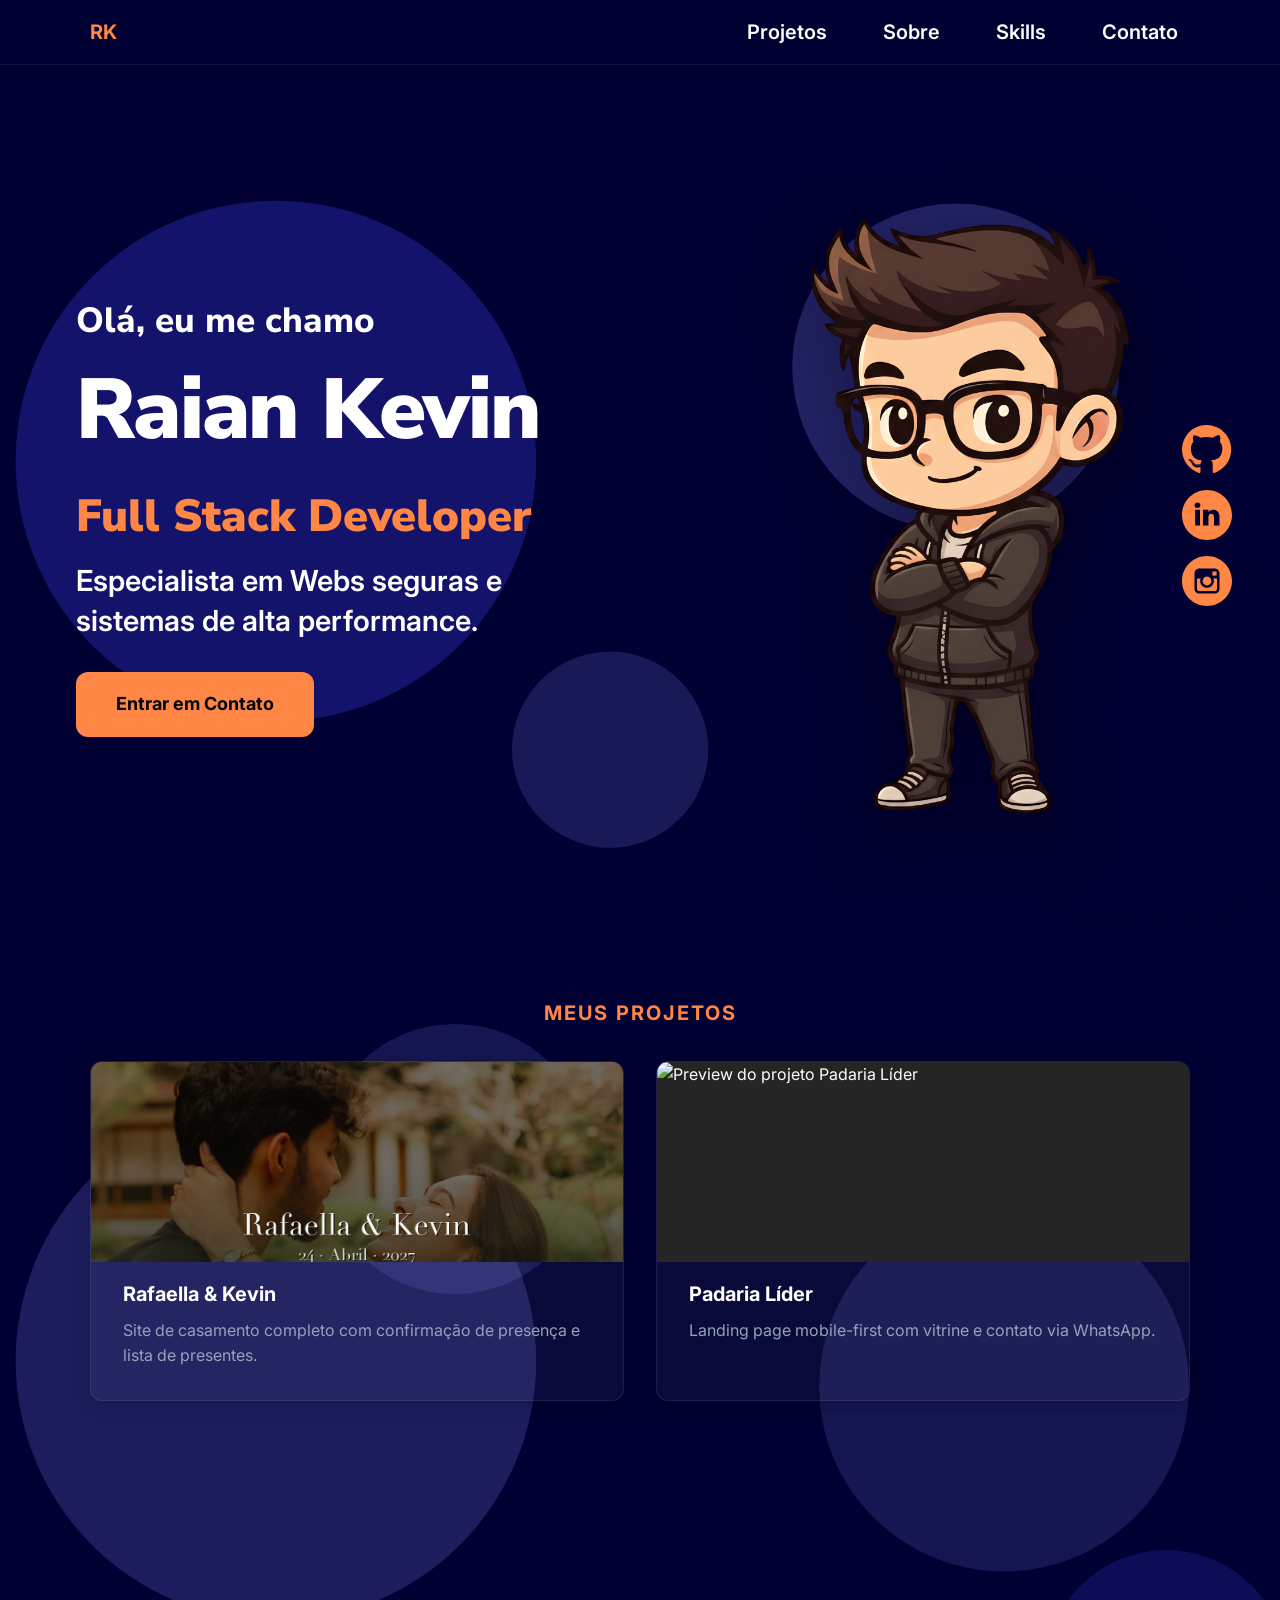
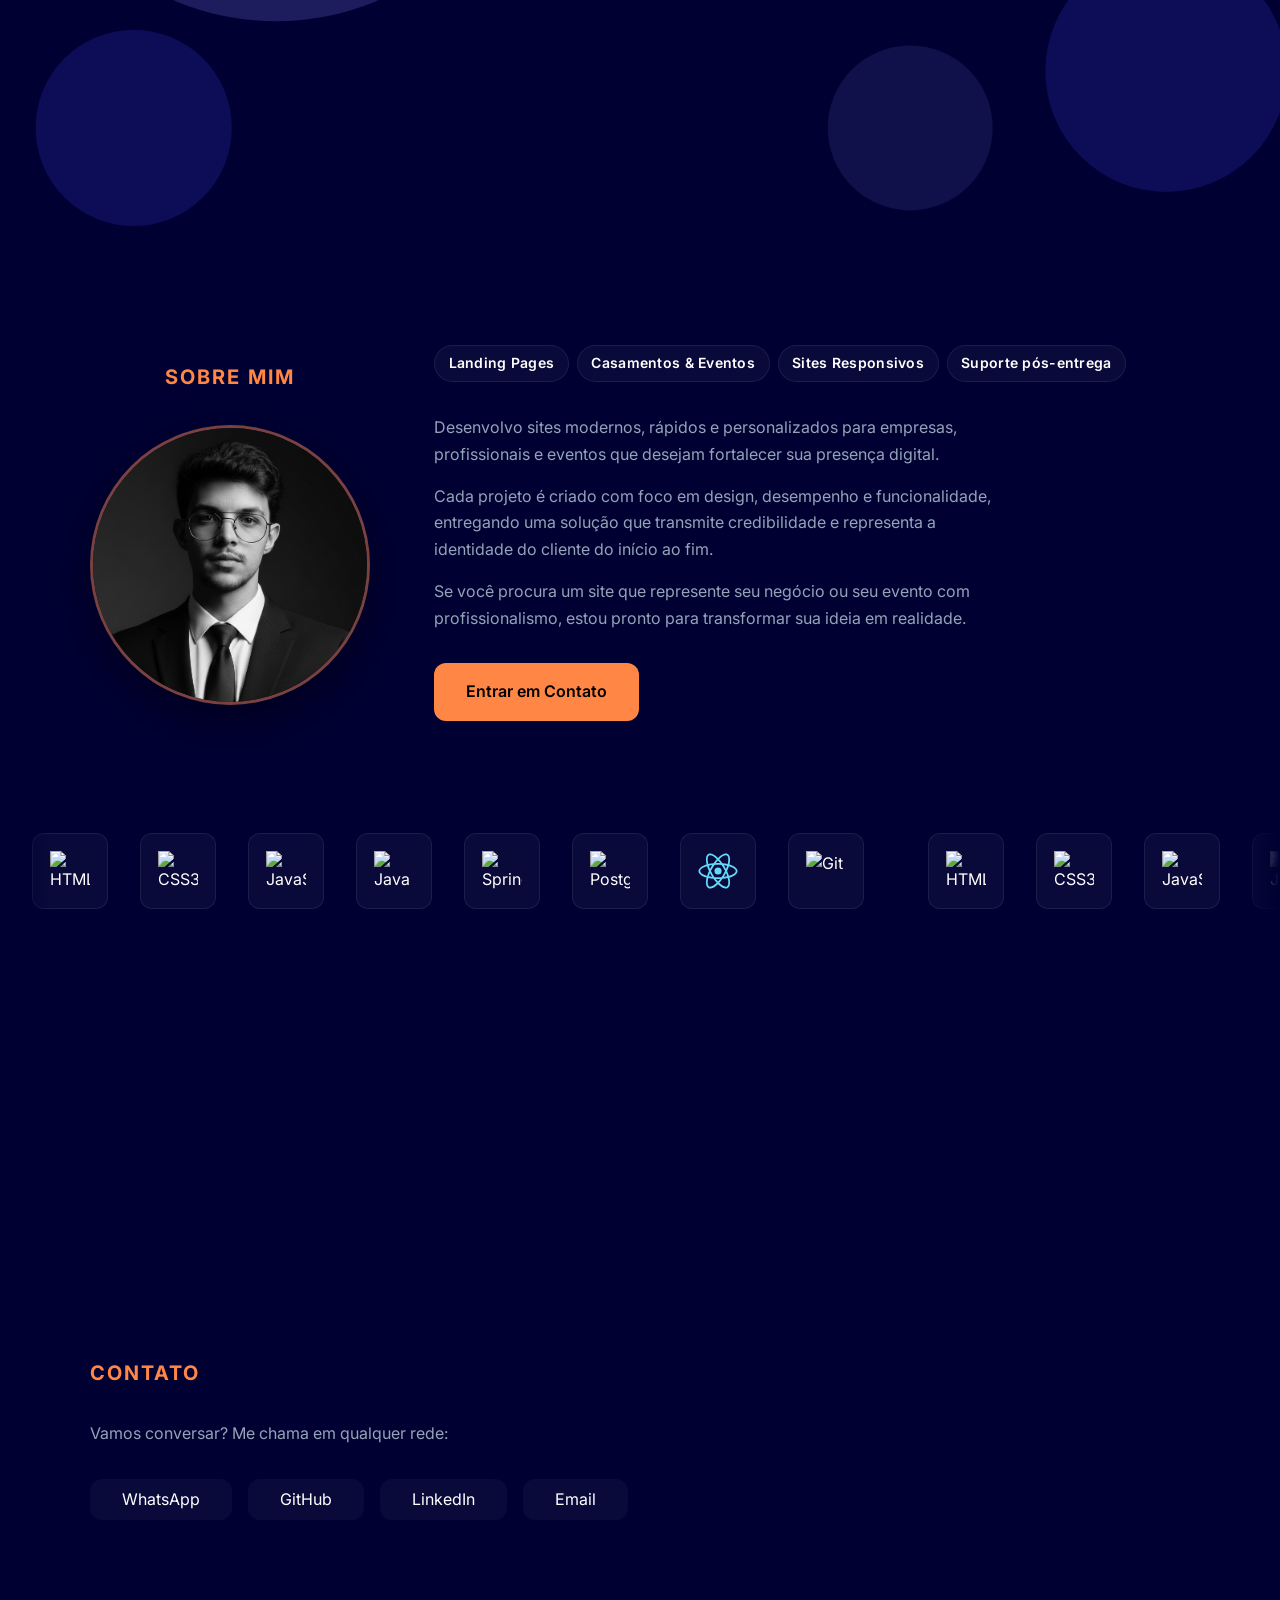
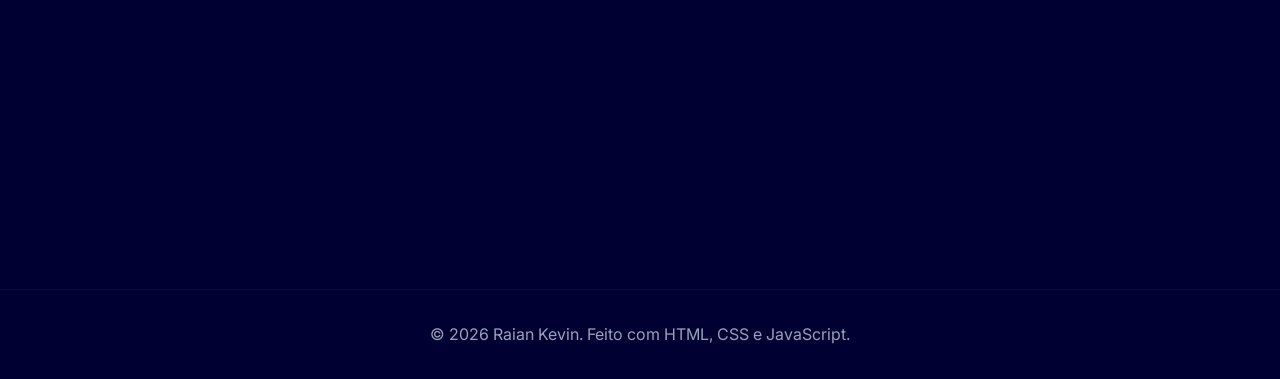
==== index.html @ b67609f9 "fix: corrige carrossel de Skills com logos e layout full width Remove título e subtítulo, corrige co" ====
<!DOCTYPE html>
<html lang="pt-BR">

<head>
  <meta charset="UTF-8">
  <!-- viewport = essencial para o site funcionar bem no celular -->
  <meta name="viewport" content="width=device-width, initial-scale=1.0">
  <meta name="description" content="Portfólio de Raian Kevin — Full Stack Developer">
  <title>Raian Kevin | Full Stack Developer</title>

  <!-- Google Fonts: Inter (textos) + Nunito Sans (nome do Hero, igual ao ryandev) -->
  <link rel="preconnect" href="https://fonts.googleapis.com">
  <link rel="preconnect" href="https://fonts.gstatic.com" crossorigin>
  <link
    href="https://fonts.googleapis.com/css2?family=Inter:wght@400;600;700&family=Nunito+Sans:wght@400;600;700;800;900&display=swap"
    rel="stylesheet">

  <!-- Nossos arquivos CSS (sempre na pasta css/) -->
  <link rel="stylesheet" href="css/style.css">
</head>

<body>

  <!--
    ============================================
    HEADER + NAVEGAÇÃO
    ============================================
    O menu mobile (hambúrguer) será feito na Etapa 2 com JavaScript.
    Por enquanto, só o HTML estático.
  -->
  <header class="header" id="topo">
    <nav class="nav container">
      <a href="#topo" class="nav-logo">RK</a>

      <!-- Botão hambúrguer — invisível no desktop, visível no celular (CSS depois) -->
      <button class="nav-toggle" id="menu-toggle" aria-label="Abrir menu">
        <span></span>
        <span></span>
        <span></span>
      </button>

      <ul class="nav-lista" id="nav-lista">
        <li><a href="#projetos" class="nav-link">Projetos</a></li>
        <li><a href="#sobre" class="nav-link">Sobre</a></li>
        <li><a href="#skills" class="nav-link">Skills</a></li>
        <li><a href="#contato" class="nav-link">Contato</a></li>
      </ul>
    </nav>
  </header>

  <main>

    <!--
      ============================================
      HERO — primeira impressão
      ============================================
      Etapa 1: estilizamos e adicionamos o primeiro JS (botão contato).
    -->
    <section id="hero" class="hero">
      <div class="hero-fundo" aria-hidden="true">
        <!-- Referência: img/fundo/hero-bolhas.svg -->
        <svg class="hero-blob hero-bolhas" viewBox="0 0 900 600" xmlns="http://www.w3.org/2000/svg"
          preserveAspectRatio="xMaxYMid meet">
          <circle class="bolha bolha--1" cx="672" cy="196" r="115" fill="var(--cor-hero-blob-claro)" />
          <circle class="bolha bolha--2" cx="806" cy="455" r="135" fill="var(--cor-fundo)" />
          <circle class="bolha bolha--3" cx="429" cy="465" r="69" fill="var(--cor-hero-blob-claro)" />
          <circle class="bolha bolha--4" cx="194" cy="262" r="183" fill="var(--cor-fundo-hero)" />
        </svg>
      </div>

      <div class="container hero-conteudo">

        <div class="hero-texto">
          <p class="hero-saudacao">Olá, eu me chamo</p>
          <h1 class="hero-nome">Raian Kevin</h1>
          <p class="hero-cargo">Full Stack Developer</p>
          <p class="hero-descricao">
            Especialista em Webs seguras e sistemas de alta performance.
          </p>
          <a href="#contato" class="btn">Entrar em Contato </a>
        </div>

        <!--
      ============================================
      Svgs Garoto and Icones
      ===========================================
    -->
        <div class="hero-visual">
          <img src="img/perfil/Boy_1-Cd35LwGF.png" alt="Ilustração de Raian Kevin" class="hero-garoto">

          <div class="icones">

            <!-- target="_blank" abre em nova aba | rel="noopener" é segurança | aria-label ajuda leitores de tela -->
            <a href="https://github.com/euKevytosDev" target="_blank" rel="noopener" aria-label="GitHub">
              <svg class="svg-git" viewBox="0 -0.5 25 25" xmlns="http://www.w3.org/2000/svg">
                <path
                  d="m12.301 0h.093c2.242 0 4.34.613 6.137 1.68l-.055-.031c1.871 1.094 3.386 2.609 4.449 4.422l.031.058c1.04 1.769 1.654 3.896 1.654 6.166 0 5.406-3.483 10-8.327 11.658l-.087.026c-.063.02-.135.031-.209.031-.162 0-.312-.054-.433-.144l.002.001c-.128-.115-.208-.281-.208-.466 0-.005 0-.01 0-.014v.001q0-.048.008-1.226t.008-2.154c.007-.075.011-.161.011-.249 0-.792-.323-1.508-.844-2.025.618-.061 1.176-.163 1.718-.305l-.076.017c.573-.16 1.073-.373 1.537-.642l-.031.017c.508-.28.938-.636 1.292-1.058l.006-.007c.372-.476.663-1.036.84-1.645l.009-.035c.209-.683.329-1.468.329-2.281 0-.045 0-.091-.001-.136v.007c0-.022.001-.047.001-.072 0-1.248-.482-2.383-1.269-3.23l.003.003c.168-.44.265-.948.265-1.479 0-.649-.145-1.263-.404-1.814l.011.026c-.115-.022-.246-.035-.381-.035-.334 0-.649.078-.929.216l.012-.005c-.568.21-1.054.448-1.512.726l.038-.022-.609.384c-.922-.264-1.981-.416-3.075-.416s-2.153.152-3.157.436l.081-.02q-.256-.176-.681-.433c-.373-.214-.814-.421-1.272-.595l-.066-.022c-.293-.154-.64-.244-1.009-.244-.124 0-.246.01-.364.03l.013-.002c-.248.524-.393 1.139-.393 1.788 0 .531.097 1.04.275 1.509l-.01-.029c-.785.844-1.266 1.979-1.266 3.227 0 .025 0 .051.001.076v-.004c-.001.039-.001.084-.001.13 0 .809.12 1.591.344 2.327l-.015-.057c.189.643.476 1.202.85 1.693l-.009-.013c.354.435.782.793 1.267 1.062l.022.011c.432.252.933.465 1.46.614l.046.011c.466.125 1.024.227 1.595.284l.046.004c-.431.428-.718 1-.784 1.638l-.001.012c-.207.101-.448.183-.699.236l-.021.004c-.256.051-.549.08-.85.08-.022 0-.044 0-.066 0h.003c-.394-.008-.756-.136-1.055-.348l.006.004c-.371-.259-.671-.595-.881-.986l-.007-.015c-.198-.336-.459-.614-.768-.827l-.009-.006c-.225-.169-.49-.301-.776-.38l-.016-.004-.32-.048c-.023-.002-.05-.003-.077-.003-.14 0-.273.028-.394.077l.007-.003q-.128.072-.08.184c.039.086.087.16.145.225l-.001-.001c.061.072.13.135.205.19l.003.002.112.08c.283.148.516.354.693.603l.004.006c.191.237.359.505.494.792l.01.024.16.368c.135.402.38.738.7.981l.005.004c.3.234.662.402 1.057.478l.016.002c.33.064.714.104 1.106.112h.007c.045.002.097.002.15.002.261 0 .517-.021.767-.062l-.027.004.368-.064q0 .609.008 1.418t.008.873v.014c0 .185-.08.351-.208.466h-.001c-.119.089-.268.143-.431.143-.075 0-.147-.011-.214-.032l.005.001c-4.929-1.689-8.409-6.283-8.409-11.69 0-2.268.612-4.393 1.681-6.219l-.032.058c1.094-1.871 2.609-3.386 4.422-4.449l.058-.031c1.739-1.034 3.835-1.645 6.073-1.645h.098-.005zm-7.64 17.666q.048-.112-.112-.192-.16-.048-.208.032-.048.112.112.192.144.096.208-.032zm.497.545q.112-.08-.032-.256-.16-.144-.256-.048-.112.08.032.256.159.157.256.047zm.48.72q.144-.112 0-.304-.128-.208-.272-.096-.144.08 0 .288t.272.112zm.672.673q.128-.128-.064-.304-.192-.192-.32-.048-.144.128.064.304.192.192.32.044zm.913.4q.048-.176-.208-.256-.24-.064-.304.112t.208.24q.24.097.304-.096zm1.009.08q0-.208-.272-.176-.256 0-.256.176 0 .208.272.176.256.001.256-.175zm.929-.16q-.032-.176-.288-.144-.256.048-.224.24t.288.128.225-.224z" />
              </svg>
            </a>

            <a href="https://www.linkedin.com/in/raian-kevin-887487342/" target="_blank" rel="noopener"
              aria-label="LinkedIn">
              <svg class="svg-linkedin" version="1.1" xmlns="http://www.w3.org/2000/svg" viewBox="-143 145 512 512">
                <path d="M113,145c-141.4,0-256,114.6-256,256s114.6,256,256,256s256-114.6,256-256S254.4,145,113,145z M41.4,508.1H-8.5V348.4h49.9
	V508.1z M15.1,328.4h-0.4c-18.1,0-29.8-12.2-29.8-27.7c0-15.8,12.1-27.7,30.5-27.7c18.4,0,29.7,11.9,30.1,27.7
	C45.6,316.1,33.9,328.4,15.1,328.4z M241,508.1h-56.6v-82.6c0-21.6-8.8-36.4-28.3-36.4c-14.9,0-23.2,10-27,19.6
	c-1.4,3.4-1.2,8.2-1.2,13.1v86.3H71.8c0,0,0.7-146.4,0-159.7h56.1v25.1c3.3-11,21.2-26.6,49.8-26.6c35.5,0,63.3,23,63.3,72.4V508.1z
	" />
              </svg>
            </a>

            <a href="https://www.instagram.com/raiankevin10/" target="_blank" rel="noopener" aria-label="Instagram">
              <svg class="svg-instagram" version="1.1" xmlns="http://www.w3.org/2000/svg" viewBox="-143 145 512 512">
                <g>
                  <path d="M113,446c24.8,0,45.1-20.2,45.1-45.1c0-9.8-3.2-18.9-8.5-26.3c-8.2-11.3-21.5-18.8-36.5-18.8s-28.3,7.4-36.5,18.8
		c-5.3,7.4-8.5,16.5-8.5,26.3C68,425.8,88.2,446,113,446z" />
                  <polygon points="211.4,345.9 211.4,308.1 211.4,302.5 205.8,302.5 168,302.6 168.2,346 	" />
                  <path d="M183,401c0,38.6-31.4,70-70,70c-38.6,0-70-31.4-70-70c0-9.3,1.9-18.2,5.2-26.3H10v104.8C10,493,21,504,34.5,504h157
		c13.5,0,24.5-11,24.5-24.5V374.7h-38.2C181.2,382.8,183,391.7,183,401z" />
                  <path d="M113,145c-141.4,0-256,114.6-256,256s114.6,256,256,256s256-114.6,256-256S254.4,145,113,145z M241,374.7v104.8
		c0,27.3-22.2,49.5-49.5,49.5h-157C7.2,529-15,506.8-15,479.5V374.7v-52.3c0-27.3,22.2-49.5,49.5-49.5h157
	c27.3,0,49.5,22.2,49.5,49.5V374.7z" />
                </g>
              </svg>
            </a>

          </div>


        </div>
      </div>
    </section>

    <!--
      ============================================
      PROJETOS
      ============================================
      Etapa 3: os cards serão gerados com JavaScript (forEach + array).
    -->
    <section id="projetos" class="projetos">
      <div class="projetos-decoracao" aria-hidden="true">
        <!-- Referência: img/fundo/projetos-bolhas.svg -->
        <svg class="projetos-bolhas projetos-bolhas--esquerda" viewBox="0 0 900 600" xmlns="http://www.w3.org/2000/svg"
          preserveAspectRatio="xMinYMid meet">
          <circle class="bolha bolha--p1" cx="194" cy="262" r="183" fill="var(--cor-hero-blob-claro)" />
          <circle class="bolha bolha--p2" cx="94" cy="520" r="69" fill="var(--cor-fundo-hero)" />
          <circle class="bolha bolha--p3" cx="320" cy="120" r="95" fill="var(--cor-hero-blob-claro)" />
        </svg>
        <!-- Referência: img/fundo/projetos-bolhas-direita.svg -->
        <svg class="projetos-bolhas projetos-bolhas--direita" viewBox="0 0 900 600" xmlns="http://www.w3.org/2000/svg"
          preserveAspectRatio="xMaxYMid meet">
          <circle class="bolha bolha--p4" cx="706" cy="280" r="130" fill="var(--cor-hero-blob-claro)" />
          <circle class="bolha bolha--p5" cx="820" cy="480" r="85" fill="var(--cor-fundo-hero)" />
          <circle class="bolha bolha--p6" cx="640" cy="520" r="58" fill="var(--cor-hero-blob-claro)" />
        </svg>
      </div>

      <div class="container projetos-conteudo">
        <header class="projetos-cabecalho">
          <h2 class="titulo-secao">Meus Projetos</h2>
          <!--  <p class="projetos-subtitulo">Alguns trabalhos que já construí na web.</p> vou deixar essa parte de fora por enquanto -->
        </header>
        <div class="projetos-grid" id="projetos-grid">
          <!-- Cards gerados pelo JavaScript -->
        </div>
      </div>
    </section>

    <!--
      ============================================
      SOBRE MIM
      ============================================
    -->
    <section id="sobre" class="sobre">
      <div class="container">
        <div class="sobre-grid">
          <div class="sobre-foto-coluna">
            <h2 class="titulo-secao sobre-titulo">Sobre mim</h2>
            <div class="sobre-foto-wrapper">
              <img src="img/perfil/fotokevin.jpg" alt="Raian Kevin" class="sobre-foto" width="320" height="320"
                loading="lazy">
            </div>
          </div>

          <div class="sobre-conteudo">
            <ul class="sobre-chips" aria-label="Destaques">
              <li class="sobre-chip">Landing Pages</li>
              <li class="sobre-chip">Casamentos & Eventos</li>
              <li class="sobre-chip">Sites Responsivos</li>
              <li class="sobre-chip">Suporte pós-entrega</li>
            </ul>

            <p>
              Desenvolvo sites modernos, rápidos e personalizados para empresas, profissionais e eventos que desejam
              fortalecer sua presença digital.</p>
            <p>Cada projeto é criado com foco em design, desempenho e funcionalidade, entregando uma solução que
              transmite credibilidade e representa a identidade do cliente do início ao fim.</p>
            <p>Se você procura um site que represente seu negócio ou seu evento com profissionalismo, estou pronto para
              transformar sua ideia em realidade.</p>

            <a href="#contato" class="btn sobre-btn">Entrar em Contato</a>
          </div>
        </div>
      </div>
    </section>

    <!--
      ============================================
      SKILLS / TECNOLOGIAS
      ============================================
    -->
    <section id="skills" class="skills">
      <div class="skills-carrossel" aria-label="Tecnologias que utilizo">
        <div class="skills-carrossel-faixa" id="skills-faixa"></div>
      </div>
    </section>

    <!--
      ============================================
      CONTATO
      ============================================
      Etapa 5: validação e interações com JavaScript.
    -->
    <section id="contato">
      <div class="container">
        <h2 class="titulo-secao">Contato</h2>
        <p class="contato-texto">Vamos conversar? Me chama em qualquer rede:</p>
        <div class="contato-links">
          <a href="https://wa.me/5531991141208?text=Ol%C3%A1%20Raian%2C%20vi%20seu%20portf%C3%B3lio!"
            class="contato-link" target="_blank" rel="noopener">WhatsApp</a>
          <a href="https://github.com/euKevytosDev" class="contato-link" target="_blank" rel="noopener">GitHub</a>
          <a href="https://www.linkedin.com/in/raian-kevin-887487342/" class="contato-link" target="_blank"
            rel="noopener">LinkedIn</a>
          <a href="mailto:raiankevin18@gmail.com" class="contato-link">Email</a>
        </div>
      </div>
    </section>

  </main>

  <footer class="footer">
    <div class="container">
      <p>&copy; 2026 Raian Kevin. Feito com HTML, CSS e JavaScript.</p>
    </div>
  </footer>

  <!--
    JavaScript fica SEMPRE no final do body.
    Por quê? O HTML precisa carregar antes do JS "enxergar" os elementos.
    Na Etapa 1, vamos escrever nosso primeiro código aqui!
  -->
  <script src="js/script.js"></script>

</body>

</html>
---- css/style.css ----
/*
  ============================================
  ESTILOS PRINCIPAIS — layout e aparência
  ============================================

  Este arquivo importa as variáveis e aplica os estilos.
  Na Etapa 0, deixamos só o básico. Cada etapa seguinte
  adiciona mais estilo (Hero, cards, menu mobile, etc.).
*/

/* Importa as variáveis de cores, fontes e espaçamentos */
@import url("variaveis.css");

/* Reset simples: remove margens/paddings padrão do navegador */
*,
*::before,
*::after {
  box-sizing: border-box;
  margin: 0;
  padding: 0;
}

html {
  scroll-behavior: smooth;
  scrollbar-width: none; /* Firefox — esconde barra, scroll continua */
  -ms-overflow-style: none; /* IE / Edge antigo */
}

html::-webkit-scrollbar {
  display: none; /* Chrome, Safari, Opera */
}

body {
  font-family: var(--fonte-principal);
  font-size: var(--tamanho-texto);
  color: var(--cor-texto);
  background-color: var(--cor-fundo);
  line-height: 1.6;
  scrollbar-width: none;
  -ms-overflow-style: none;
}

body::-webkit-scrollbar {
  display: none;
}

/* --- Animações de entrada (ao abrir a página) --- */
@keyframes entrar-suave {
  from {
    opacity: 0;
    transform: translateY(22px);
  }

  to {
    opacity: 1;
    transform: translateY(0);
  }
}

@keyframes entrar-da-esquerda {
  from {
    opacity: 0;
    transform: translateX(-28px);
  }

  to {
    opacity: 1;
    transform: translateX(0);
  }
}

@keyframes entrar-da-direita {
  from {
    opacity: 0;
    transform: translateX(36px);
  }

  to {
    opacity: 1;
    transform: translateX(0);
  }
}

@keyframes blob-deslizar {
  from {
    opacity: 0;
    transform: translateX(48px);
  }

  to {
    opacity: 1;
    transform: translateX(0);
  }
}

@keyframes header-aparecer {
  from {
    opacity: 0;
    transform: translateY(-12px);
  }

  to {
    opacity: 1;
    transform: translateY(0);
  }
}

@keyframes bolha-flutuar-a {
  0%, 100% {
    transform: translate(0, 0);
  }

  50% {
    transform: translate(-10px, -14px);
  }
}

@keyframes bolha-flutuar-b {
  0%, 100% {
    transform: translate(0, 0);
  }

  50% {
    transform: translate(8px, -12px);
  }
}

@keyframes bolha-flutuar-c {
  0%, 100% {
    transform: translate(0, 0) scale(1);
  }

  50% {
    transform: translate(-6px, 10px) scale(1.04);
  }
}

@keyframes skills-deslizar {
  from {
    transform: translateX(0);
  }

  to {
    transform: translateX(-50%);
  }
}

@media (prefers-reduced-motion: reduce) {
  .header,
  .hero-blob,
  .hero-texto > *,
  .hero-visual,
  .icones a {
    animation: none !important;
    opacity: 1 !important;
    transform: none !important;
  }

  .hero-visual {
    transform: none !important;
  }

  .hero-garoto {
    transform: translateX(var(--hero-garoto-deslocamento-x)) !important;
  }

  .hero-texto {
    transform: translateX(var(--hero-texto-deslocamento-x)) !important;
  }

  .bolha {
    animation: none !important;
    opacity: 1 !important;
    transform: none !important;
  }

  .skills-carrossel-faixa {
    animation: none !important;
    flex-wrap: wrap;
    justify-content: center;
    width: 100%;
  }

  .skills-carrossel {
    -webkit-mask-image: none;
    mask-image: none;
  }

  .skills-lista--copia {
    display: none;
  }
}

.hero {
  background-color: var(--cor-fundo);
  text-align: left;
  position: relative;
  overflow: hidden;
  isolation: isolate;
}

.hero-fundo {
  position: absolute;
  inset: 0;
  z-index: 0;
  pointer-events: none;
}

.hero-blob {
  position: absolute;
  top: var(--hero-blob-pos-top);
  right: var(--hero-blob-pos-direita);
  height: var(--hero-blob-altura);
  width: auto;
  max-width: var(--hero-blob-largura-max);
  display: block;
  animation: blob-deslizar 1s var(--animacao-entrada) 0.1s both;
}

/* Bolhas SVG — animação lenta e contínua (só CSS, grátis) */
.bolha {
  transform-box: fill-box;
  transform-origin: center;
}

.hero-bolhas .bolha--1 {
  opacity: var(--bolha-hero-forte);
  animation: bolha-flutuar-a 9s ease-in-out infinite;
}

.hero-bolhas .bolha--2 {
  opacity: var(--bolha-hero-suave);
  animation: bolha-flutuar-b 11s ease-in-out infinite 0.4s;
}

.hero-bolhas .bolha--3 {
  opacity: var(--bolha-hero-media);
  animation: bolha-flutuar-c 7.5s ease-in-out infinite 0.8s;
}

.hero-bolhas .bolha--4 {
  opacity: var(--bolha-hero-media);
  animation: bolha-flutuar-b 13s ease-in-out infinite 1.2s;
}

.hero-conteudo {
  display: grid;
  grid-template-columns: 1fr auto;
  align-items: center;
  gap: var(--espacamento-grande);
  position: relative;
  z-index: 1;
}
.hero-conteudo.container {
  width: 100%;
  max-width: none;
  padding-left: clamp(0.5rem, 4vw, 3rem);
  padding-right: clamp(1.5rem, 4vw, 3rem);
}

.hero-texto {
  flex: unset;
  justify-self: start;
  max-width: 36rem;
  transform: translateX(var(--hero-texto-deslocamento-x));
}

.hero-texto > * {
  opacity: 0;
  animation: entrar-da-esquerda var(--animacao-entrada) both;
}

.hero-saudacao {
  animation-delay: 0.15s;
}

.hero-nome {
  animation-delay: 0.28s;
}

.hero-cargo {
  animation-delay: 0.4s;
}

.hero-descricao {
  animation-delay: 0.52s;
}

.hero-texto .btn {
  animation-delay: 0.64s;
  padding: 1.125rem 2.5rem;
  font-size: 1.125rem;
  transition:
    background-color var(--transicao-rapida),
    box-shadow 0.35s ease;
}

.hero-texto .btn:hover {
  background-color: var(--cor-destaque-hover);
  box-shadow: 0 10px 28px rgba(255, 134, 69, 0.32);
}

.hero-texto a {
  font-size: var(--tamanho-subtitulo);
  font-weight: bold;
}

.hero-visual {
  position: relative;
  display: flex;
  align-items: center;
  gap: var(--espacamento-medio);
  animation: entrar-da-direita 1s var(--animacao-entrada) 0.32s both;
}

.hero-garoto {
  flex-shrink: 0;
  max-width: 320px;
  width: 100%;
  height: auto;
  transform: translateX(var(--hero-garoto-deslocamento-x));
  filter: drop-shadow(0 16px 32px rgba(0, 0, 0, 0.28));
}

/* ============================================
   ÍCONES SOCIAIS DO HERO (GitHub, LinkedIn, etc.)
   ============================================ */

/* Container: empilha os ícones em coluna com espaço entre eles */
.icones {
  display: flex; /* ativa flexbox */
  flex-direction: column; /* um ícone embaixo do outro */
  align-items: center; /* centraliza na horizontal */
  gap: var(--espacamento-medio); /* ~1rem entre cada ícone */
}

/* Cada <a> envolve um SVG — vira a área clicável do ícone */
.icones a {
  display: inline-flex;
  line-height: 0;
  opacity: 0;
  animation: entrar-suave 0.65s cubic-bezier(0.22, 1, 0.36, 1) both;
}

.icones a:nth-child(1) {
  animation-delay: 0.7s;
}

.icones a:nth-child(2) {
  animation-delay: 0.82s;
}

.icones a:nth-child(3) {
  animation-delay: 0.94s;
}

/* Estado normal do ícone (repouso) */
.icones svg {
  width: 50px; /* tamanho fixo do ícone */
  height: 50px;
  fill: var(--cor-destaque); /* cor do desenho SVG (laranja) */

  /* Posição inicial explícita — a animação de volta ao normal fica suave */
  transform: translateY(0) rotate(0deg);
  /* Gira em torno da base, como se o ícone estivesse “apoiado” embaixo */
  transform-origin: center bottom;

  /* Sem sombra no repouso (transparente = invisível) */
  filter: drop-shadow(0 0 0 transparent);

  /* Cada propriedade com tempo/curva próprios = movimento mais natural */
  transition:
    fill 0.3s ease var(--transicao-icone-atraso-saida),
    transform var(--transicao-icone-saida) var(--transicao-icone-atraso-saida),
    filter 0.5s ease calc(var(--transicao-icone-atraso-saida) * 0.6);
}

/* Só o ícone sob o mouse reage (não todos de uma vez) */
.icones a:hover svg {
  fill: var(--cor-destaque-hover);
  transform: translateY(-5px) rotate(-5deg);
  filter: drop-shadow(0 10px 20px rgba(255, 134, 69, 0.45));
  transition:
    fill 0.25s ease,
    transform var(--transicao-icone-entrada),
    filter 0.4s ease;
}

/* Container centralizado — limita a largura em telas grandes */
.container {
  width: 90%;
  max-width: var(--largura-maxima);
  margin: 0 auto;
  /* centraliza horizontalmente */
}

/* Títulos de seção (ex: "Projetos", "Sobre mim") */
.titulo-secao {
  font-family: var(--fonte-titulo);
  font-size: var(--tamanho-subtitulo);
  color: var(--cor-destaque);
  margin-bottom: var(--espacamento-grande);
  text-transform: uppercase;
  letter-spacing: 2px;
}

/* Cada seção ocupa a altura mínima da tela (efeito "página inteira") */
section {
  padding: var(--espacamento-secao) 0;
  min-height: 100vh;
  display: flex;
  align-items: center;
  scroll-margin-top: 80px;
  /* compensa o header fixo ao clicar no menu */
}

/* Botão de destaque (usado no Hero e Contato) */
.btn {
  display: inline-block;
  padding: var(--espacamento-medio) var(--espacamento-grande);
  background-color: var(--cor-destaque);
  color: #000000;
  text-decoration: none;
  border-radius: var(--borda-arredondada);
  font-weight: 600;
  transition: background-color var(--transicao-rapida);
  border: none;
  cursor: pointer;
}

.btn:hover {
  background-color: var(--cor-destaque-hover);
}

.hero-saudacao {
  font-family: var(--fonte-display);
  font-size: var(--tamanho-hero-saudacao);
  font-weight: 800;
  color: var(--cor-texto);
  margin-bottom: 0.9375rem;
}

.hero-nome {
  font-family: var(--fonte-display);
  font-size: var(--tamanho-hero-nome);
  font-weight: 900;
  line-height: 1.1;
  letter-spacing: -0.02em;
  color: var(--cor-texto);
  margin-bottom: 2.125rem;
}

.hero-cargo {
  font-family: var(--fonte-display);
  font-size: var(--tamanho-hero-cargo);
  font-weight: 900;
  line-height: 1.1;
  color: var(--cor-destaque);
  margin-bottom: 1.25rem;
}

.hero-descricao {
  max-width: 32rem;
  font-size: var(--tamanho-hero-descricao);
  font-weight: 600;
  line-height: 1.35;
  color: var(--cor-texto);
  opacity: 0.75;
  margin-bottom: var(--espacamento-grande);
}

.header {
  position: sticky;
  top: 0;
  background-color: var(--cor-fundo);
  z-index: 100;
  padding: var(--espacamento-medio) 0;
  border-bottom: 1px solid var(--cor-borda);
  animation: header-aparecer 0.65s ease both;
}

/* --- Seção Projetos --- */

.projetos {
  align-items: flex-start;      /* conteúdo começa de cima */
  padding-top: 2rem;            /* ajusta quanto desce */
  padding-bottom: var(--espacamento-secao);
  position: relative;
  overflow: hidden;
  isolation: isolate;
  background-color: var(--cor-fundo);
}

/* Bolhas SVG decorativas — esquerda, atrás dos cards */
.projetos-decoracao {
  position: absolute;
  inset: 0;
  z-index: 0;
  pointer-events: none;
  overflow: hidden;
}

.projetos-bolhas {
  position: absolute;
  inset: 0;
  width: 100%;
  height: 100%;
  display: block;
}

.projetos-bolhas .bolha--p1 {
  opacity: var(--bolha-projetos-forte);
  animation: bolha-flutuar-b 12s ease-in-out infinite;
}

.projetos-bolhas .bolha--p2 {
  opacity: var(--bolha-projetos-suave);
  animation: bolha-flutuar-a 9s ease-in-out infinite 0.6s;
}

.projetos-bolhas .bolha--p3 {
  opacity: var(--bolha-projetos-media);
  animation: bolha-flutuar-c 10s ease-in-out infinite 1s;
}

.projetos-bolhas--direita .bolha--p4 {
  opacity: var(--bolha-projetos-media);
  animation: bolha-flutuar-a 10s ease-in-out infinite 0.3s;
}

.projetos-bolhas--direita .bolha--p5 {
  opacity: var(--bolha-projetos-suave);
  animation: bolha-flutuar-b 12s ease-in-out infinite 0.9s;
}

.projetos-bolhas--direita .bolha--p6 {
  opacity: var(--bolha-projetos-suave);
  animation: bolha-flutuar-c 8s ease-in-out infinite 1.4s;
}

.projetos-conteudo {
  position: relative;
  z-index: 1;
}

.projetos-cabecalho {
  margin-bottom: var(--espacamento-grande);
  text-align: center;
  font-size: var(--tamanho-titulo);
}

/*.projetos-subtitulo {
  text-align: center;
  color: var(--cor-texto-suave);
  font-size: 1.125rem;
  max-width: 32rem;
  margin-top: calc(var(--espacamento-pequeno) * -1);
} vou deixar comentando pq tirei o subtitulo, apenas se for ideal voltar ai tira comentarios */

.projetos-grid {
  display: grid;
  grid-template-columns: repeat(auto-fit, minmax(280px, 1fr));
  gap: var(--espacamento-grande);
}

/* Card inteiro é um link clicável */
.projeto-card {
  display: flex;
  flex-direction: column;
  text-decoration: none;
  color: inherit;
  background-color: var(--cor-fundo-card);
  border: 1px solid var(--cor-borda);
  border-radius: var(--borda-arredondada);
  overflow: hidden;
  box-shadow: 0 4px 20px rgba(0, 0, 0, 0.18);
  transition:
    transform var(--transicao-card),
    box-shadow var(--transicao-card),
    border-color var(--transicao-card);
}

.projeto-card:hover {
  transform: translateY(-6px) scale(1.02);
  border-color: rgba(255, 134, 69, 0.22);
  box-shadow: 0 14px 36px rgba(0, 0, 0, 0.32);
}

.projeto-card:focus-visible {
  outline: 2px solid var(--cor-destaque);
  outline-offset: 3px;
}

.projeto-card-img {
  width: 100%;
  height: 200px;
  object-fit: cover;
  background-color: #252525;
  display: block;
  transition: transform var(--transicao-card);
}

.projeto-card:hover .projeto-card-img {
  transform: scale(1.03);
}

.projeto-card h3,
.projeto-card p {
  padding-left: var(--espacamento-grande);
  padding-right: var(--espacamento-grande);
}

.projeto-card h3 {
  margin-top: var(--espacamento-medio);
  margin-bottom: var(--espacamento-pequeno);
  font-size: 1.25rem;
  color: var(--cor-texto);
}

.projeto-card p {
  color: var(--cor-texto-suave);
  margin-bottom: var(--espacamento-grande);
  flex-grow: 1;
  line-height: 1.55;
}

.nav-link.ativo {
  color: var(--cor-destaque);
  font-weight: 600;
}





/* As 3 barrinhas do hambúrguer */
.nav-toggle span {
  display: block;
  /* cada span vira um "bloco" */
  width: 25px;
  /* largura da barra */
  height: 3px;
  /* espessura da barra */
  background-color: var(--cor-texto);
  /* cor (senão fica invisível) */
  margin: 4px 0;
  /* espaço entre as barras */
  border-radius: 2px;
  /* cantinhos arredondados */
}

/* --- Menu de navegação --- */
.nav {
  display: flex;
  justify-content: space-between;
  /* logo na esquerda, links na direita */
  align-items: center;
}

.nav-lista {
  display: flex;
  gap: var(--espacamento-grande);
  /* espaço entre os links */
  list-style: none;
  /* tira as bolinhas da lista */
}

.nav-link {
  font-size: var(--tamanho-subtitulo);
  text-decoration: none;
  padding: 0.5rem 0.75rem;
  font-weight: 600;
  /* gradiente com 2 metades: laranja | branco */
  background: linear-gradient(to right,
      var(--cor-destaque) 50%,
      var(--cor-texto) 50%);
  background-size: 200% 100%;
  /* gradiente 2x maior que o link */
  background-position: right;
  /* mostra a metade branca */
  -webkit-background-clip: text;
  /* recorta o gradiente no formato das letras */
  background-clip: text;
  color: transparent;
  /* deixa o gradiente aparecer */
  transition: background-position 0.6s ease;
}

.nav-link:hover {
  background-position: left;
  /* puxa o laranja da esquerda */
}

/* Hambúrguer escondido no desktop */
.nav-toggle {
  display: none;
  background: none;
  border: none;
  cursor: pointer;
}

.sobre {
  min-height: auto;
}

.sobre-grid {
  display: grid;
  grid-template-columns: minmax(220px, 280px) 1fr;
  gap: clamp(2rem, 5vw, 4rem);
  align-items: center;
}

.sobre-foto-coluna {
  display: flex;
  flex-direction: column;
  align-items: center;
  gap: var(--espacamento-grande);
  width: 100%;
  max-width: 280px;
  justify-self: center;
}

.sobre-titulo {
  margin-bottom: 0;
  text-align: center;
  width: 100%;
}

.sobre-foto-wrapper {
  width: 100%;
  aspect-ratio: 1;
  border-radius: 50%;
  overflow: hidden;
  border: 3px solid rgba(255, 134, 69, 0.45);
  box-shadow: 0 16px 40px rgba(0, 0, 0, 0.35);
  background-color: var(--cor-fundo-card);
  transition:
    border-color var(--transicao-rapida),
    box-shadow var(--transicao-card);
}

.sobre-foto-wrapper:hover {
  border-color: rgba(255, 134, 69, 0.6);
  box-shadow: 0 18px 44px rgba(0, 0, 0, 0.4);
}

.sobre-foto {
  width: 100%;
  height: 100%;
  object-fit: cover;
  object-position: var(--sobre-foto-posicao);
  display: block;
  transform: scale(1.05);
  transition: transform var(--transicao-card);
}

.sobre-foto-wrapper:hover .sobre-foto {
  transform: scale(1.1);
}

.sobre-chips {
  display: flex;
  flex-wrap: wrap;
  gap: var(--espacamento-pequeno);
  list-style: none;
  margin-bottom: var(--espacamento-grande);
}

.sobre-chip {
  background-color: var(--cor-fundo-card);
  color: var(--cor-texto);
  padding: 0.4rem 0.85rem;
  border-radius: 999px;
  border: 1px solid var(--cor-borda);
  font-size: 0.875rem;
  font-weight: 600;
  letter-spacing: 0.02em;
  transition:
    color var(--transicao-rapida),
    border-color var(--transicao-rapida);
  cursor: default;
}

.sobre-chip:hover {
  color: var(--cor-destaque);
  border-color: rgba(255, 134, 69, 0.45);
}

.sobre-conteudo p {
  color: var(--cor-texto-suave);
  max-width: 36rem;
  margin-bottom: var(--espacamento-medio);
  line-height: 1.65;
}

.sobre-conteudo p:last-of-type {
  margin-bottom: 0;
}

.sobre-btn {
  margin-top: var(--espacamento-grande);
  display: inline-block;
}

.skills {
  display: block;
  width: 100%;
  min-height: auto;
  padding: var(--espacamento-grande) 0 var(--espacamento-secao);
  overflow: hidden;
}

/* Janela do carrossel — esconde o que passa das bordas */
.skills-carrossel {
  overflow: hidden;
  width: 100%;
  -webkit-mask-image: linear-gradient(to right, transparent, #000 4%, #000 96%, transparent);
  mask-image: linear-gradient(to right, transparent, #000 4%, #000 96%, transparent);
}

/* Faixa que se move — contém 2 listas iguais lado a lado */
.skills-carrossel-faixa {
  display: flex;
  width: max-content;
  animation: skills-deslizar var(--skills-carrossel-duracao) linear infinite;
}

.skills-carrossel-faixa:hover {
  animation-play-state: paused;
}

.skills-lista {
  display: flex;
  flex-shrink: 0;
  align-items: center;
  gap: var(--espacamento-grande);
  list-style: none;
  padding: 0 var(--espacamento-grande);
}

.skill-item {
  display: flex;
  align-items: center;
  justify-content: center;
  flex-shrink: 0;
  width: 4.75rem;
  height: 4.75rem;
  background-color: var(--cor-fundo-card);
  border-radius: var(--borda-arredondada);
  border: 1px solid var(--cor-borda);
  transition:
    transform var(--transicao-rapida),
    border-color var(--transicao-rapida),
    box-shadow var(--transicao-rapida);
}

.skill-item:hover {
  transform: translateY(-4px);
  border-color: rgba(255, 134, 69, 0.45);
  box-shadow: 0 8px 24px rgba(0, 0, 0, 0.28);
}

.skill-logo {
  width: 2.5rem;
  height: 2.5rem;
  object-fit: contain;
  display: block;
}

.contato-texto {
  color: var(--cor-texto-suave);
  margin-bottom: var(--espacamento-grande);
}

.contato-links {
  display: flex;
  gap: var(--espacamento-medio);
  flex-wrap: wrap;
  /* no celular quebra linha se nao couber */
}

.contato-link {
  padding: var(--espacamento-pequeno) var(--espacamento-grande);
  background-color: var(--cor-fundo-card);
  color: var(--cor-texto);
  text-decoration: none;
  border-radius: var(--borda-arredondada);
  transition: var(--transicao-rapida);
}

.contato-link:hover {
  background-color: var(--cor-destaque);
  color: #fff;
  transform: translateY(-3px);
}

.footer {
  padding: var(--espacamento-grande) 0;
  text-align: center;
  color: var(--cor-texto-suave);
  border-top: 1px solid rgba(255, 255, 255, 0.06);
}

.nav-logo {
  color: var(--cor-destaque);
  font-weight: 700;
  font-size: 1.25rem;
  text-decoration: none;
}

.projeto-detalhe {
  padding: var(--espacamento-grande) 0 var(--espacamento-secao);
  min-height: auto;
  max-width: 720px;
  /* coluna mais estreita e legível */
}

.pagina-projeto .header .container,
.pagina-projeto .projeto-detalhe {
  max-width: 720px;
  /* alinha "Voltar" com o título */
}

.projeto-detalhe h1 {
  font-size: var(--tamanho-titulo);
  margin-bottom: var(--espacamento-medio);
  line-height: 1.2;
}

#projeto-imagem {
  width: 100%;
  max-width: 100%;
  border-radius: var(--borda-arredondada);
  margin-bottom: var(--espacamento-grande);
  background-color: var(--cor-fundo-card);
  min-height: 200px;
  object-fit: cover;
  display: block;
}

#projeto-descricao {
  color: var(--cor-texto-suave);
  max-width: 100%;
  margin-bottom: var(--espacamento-grande);
  line-height: 1.7;
}

#projeto-tecnologias {
  display: flex;
  flex-wrap: wrap;
  gap: var(--espacamento-medio);
  list-style: none;
  margin-bottom: var(--espacamento-grande);
}

#projeto-tecnologias li {
  background-color: var(--cor-fundo-card);
  padding: var(--espacamento-pequeno) var(--espacamento-medio);
  border-radius: var(--borda-arredondada);
  border: 1px solid var(--cor-borda);
}


/* --- Celular (um único @media para tudo) --- */
@media (max-width: 768px) {
  .container {
    width: 92%;
  }

  section {
    min-height: auto;
    padding: var(--espacamento-grande) 0;
  }

  /* Hero no celular — bolhas discretas, avatar oculto */
  .hero {
    min-height: 100svh;
    display: flex;
    align-items: center;
  }

  /* Hero no celular — bolhas discretas à direita */
  .hero-fundo {
    display: block;
  }

  .hero-blob {
    height: 100%;
    max-width: 80%;
    right: -0.5rem;
  }

  .hero-bolhas .bolha--1 {
    opacity: calc(var(--bolha-hero-forte) * var(--bolha-mobile-fator-hero));
  }

  .hero-bolhas .bolha--2 {
    opacity: calc(var(--bolha-hero-suave) * var(--bolha-mobile-fator-hero));
  }

  .hero-bolhas .bolha--3 {
    opacity: calc(var(--bolha-hero-media) * var(--bolha-mobile-fator-hero));
  }

  .hero-bolhas .bolha--4 {
    opacity: calc(var(--bolha-hero-media) * calc(var(--bolha-mobile-fator-hero) - 0.04));
  }

  .hero-conteudo {
    grid-template-columns: 1fr;
    gap: var(--espacamento-medio);
    width: 100%;
  }

  .hero-conteudo.container {
    padding-left: 1.25rem;
    padding-right: 1.25rem;
  }

  .hero-texto {
    max-width: 100%;
    text-align: center;
    transform: none;
  }

  .hero-texto > * {
    animation-name: entrar-suave;
  }

  .hero-garoto {
    display: none;
  }

  .hero-visual {
    transform: none;
    animation: entrar-suave 0.7s ease both;
    animation-delay: 0.55s;
    justify-content: center;
    width: 100%;
  }

  .icones {
    flex-direction: row;
    justify-content: center;
    gap: 1.35rem;
    width: 100%;
  }

  .icones svg {
    width: 44px;
    height: 44px;
  }

  .hero-saudacao {
    font-size: var(--tamanho-hero-saudacao-mobile);
    text-align: center;
  }

  .hero-nome {
    font-size: var(--tamanho-hero-nome-mobile);
    text-align: center;
  }

  .hero-cargo {
    font-size: var(--tamanho-hero-cargo-mobile);
    text-align: center;
  }

  .hero-descricao {
    font-size: var(--tamanho-hero-descricao-mobile);
    text-align: center;
    margin-left: auto;
    margin-right: auto;
  }

  .hero-texto .btn {
    display: block;
    width: fit-content;
    margin-left: auto;
    margin-right: auto;
    font-size: 1.0625rem;
    padding: 1rem 2rem;
  }

  /* Projetos — bolhas no padrão desktop, levemente adaptadas ao celular */
  .projetos-bolhas .bolha--p1 {
    opacity: calc(var(--bolha-projetos-forte) * var(--bolha-mobile-fator-projetos));
  }

  .projetos-bolhas .bolha--p2 {
    opacity: calc(var(--bolha-projetos-suave) * var(--bolha-mobile-fator-projetos));
  }

  .projetos-bolhas .bolha--p3 {
    opacity: calc(var(--bolha-projetos-media) * var(--bolha-mobile-fator-projetos));
  }

  .projetos-bolhas--direita .bolha--p4 {
    opacity: calc(var(--bolha-projetos-media) * var(--bolha-mobile-fator-projetos));
  }

  .projetos-bolhas--direita .bolha--p5 {
    opacity: calc(var(--bolha-projetos-suave) * var(--bolha-mobile-fator-projetos));
  }

  .projetos-bolhas--direita .bolha--p6 {
    opacity: calc(var(--bolha-projetos-suave) * calc(var(--bolha-mobile-fator-projetos) - 0.05));
  }

  .sobre-grid {
    grid-template-columns: 1fr;
  }

  .sobre-foto-coluna {
    margin: 0 auto;
  }

  .sobre-conteudo {
    text-align: center;
  }

  .sobre-foto-wrapper {
    max-width: 220px;
  }

  .sobre-foto {
    object-position: center 18%;
    transform: scale(1.08);
  }

  .sobre-chips {
    justify-content: center;
  }

  .sobre-conteudo p {
    margin-left: auto;
    margin-right: auto;
  }

  .projetos-cabecalho {
    text-align: center;
  }

  .projetos-subtitulo {
    margin-left: auto;
    margin-right: auto;
    font-size: 1rem;
  }

  .projetos-grid {
    grid-template-columns: 1fr;
    gap: var(--espacamento-medio);
  }

  .projeto-card:hover {
    transform: translateY(-4px);
  }

  .projeto-card:hover .projeto-card-img {
    transform: none;
  }

  .nav-toggle {
    display: block;
  }

  .nav-lista {
    display: none;
    flex-direction: column;
    width: 100%;
  }

  .nav-lista.ativo {
    display: flex;
  }
}
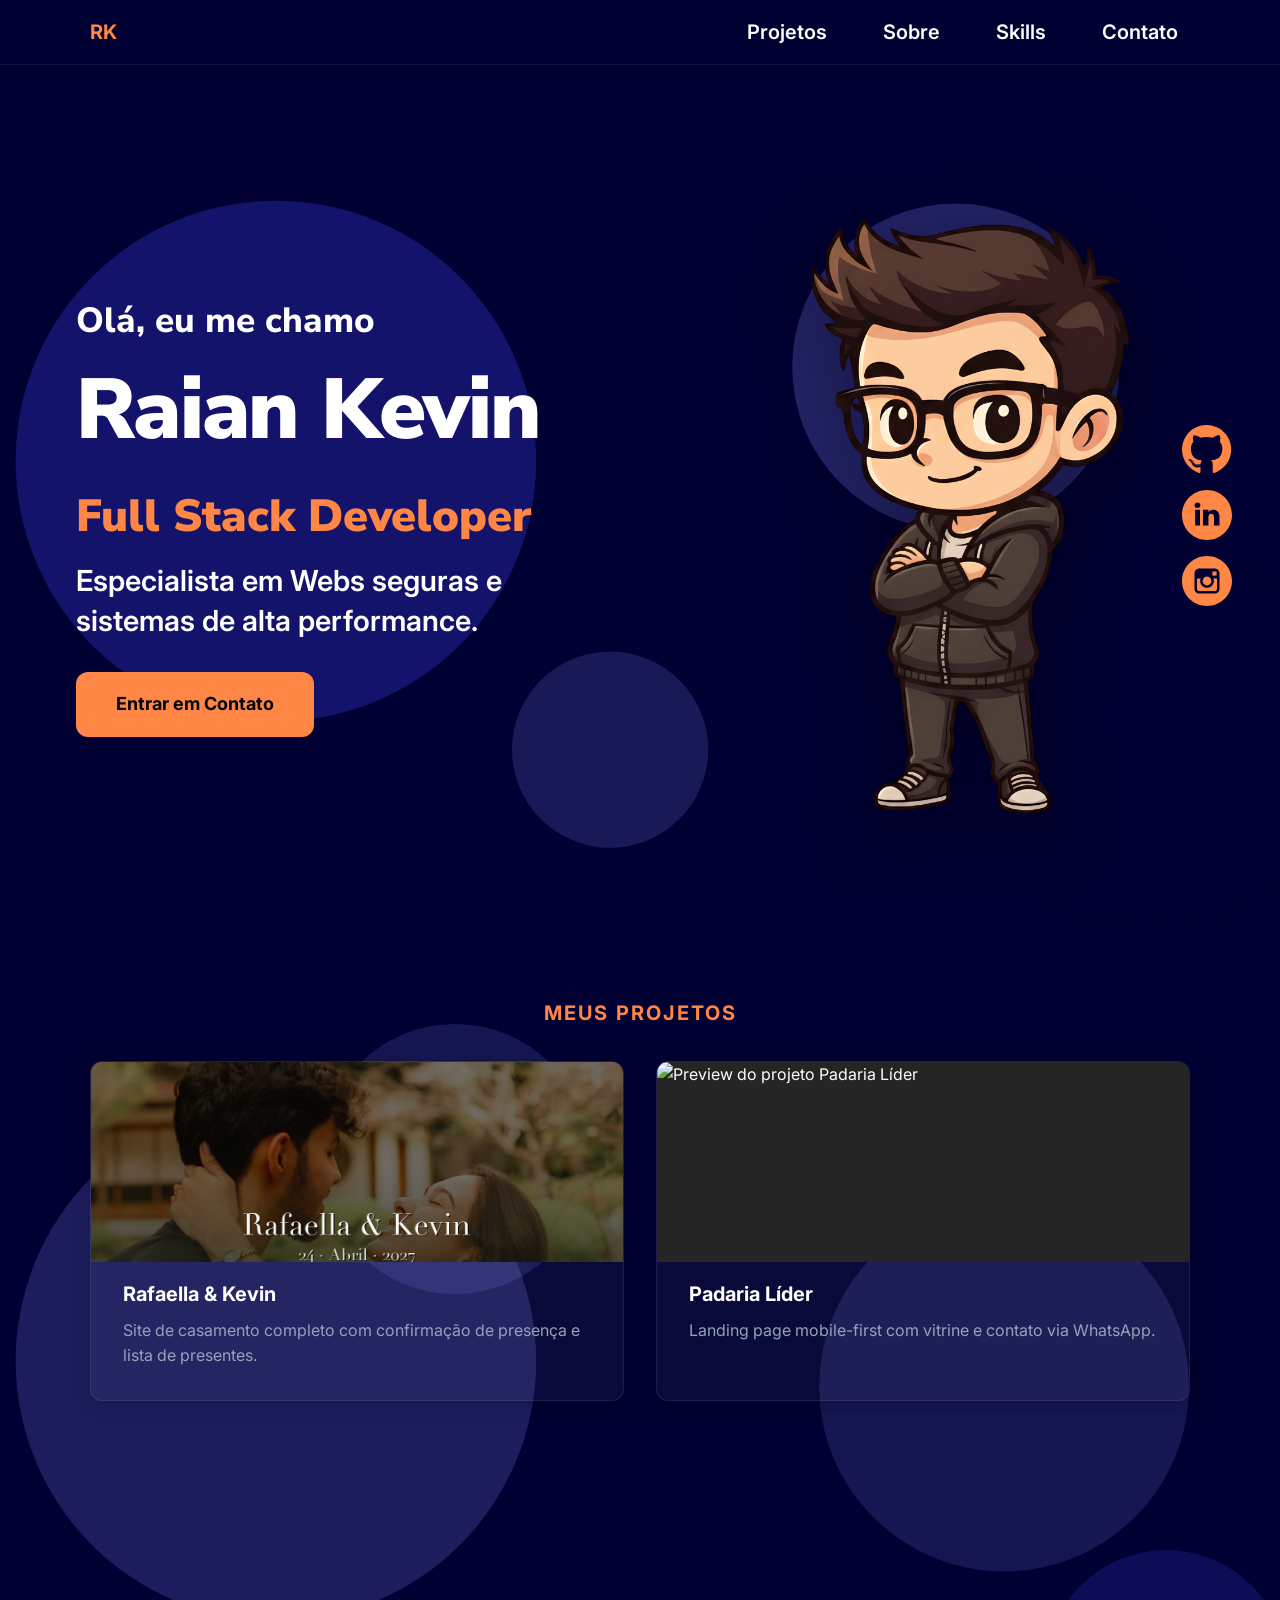
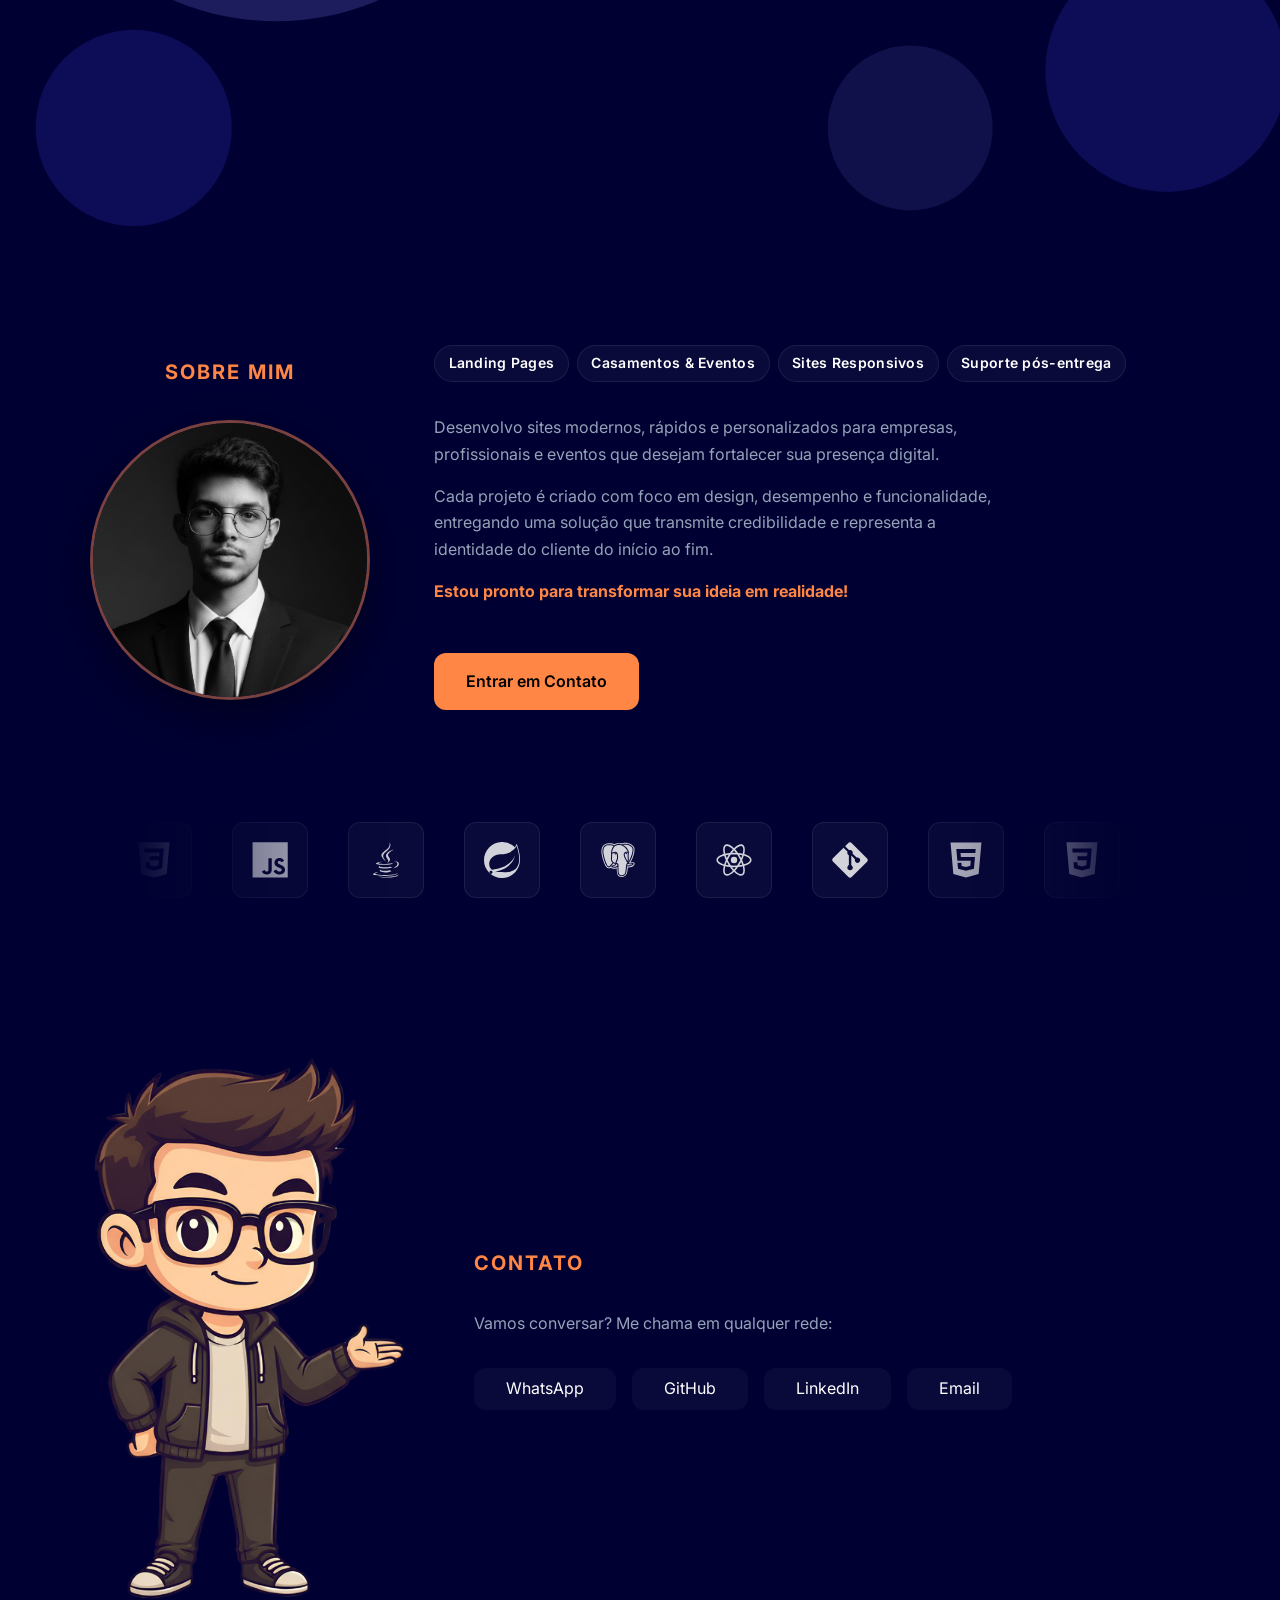
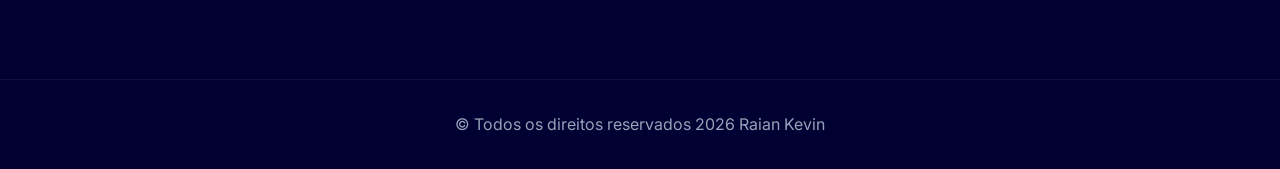
==== commit 8d03fe04: "fix: estrutura e CSS do garoto2 na seção Contato Adiciona wrapper, grid e regras .garoto2 para permi" ====
--- a/index.html
+++ b/index.html
@@ -195,8 +195,9 @@
               fortalecer sua presença digital.</p>
             <p>Cada projeto é criado com foco em design, desempenho e funcionalidade, entregando uma solução que
               transmite credibilidade e representa a identidade do cliente do início ao fim.</p>
-            <p>Se você procura um site que represente seu negócio ou seu evento com profissionalismo, estou pronto para
-              transformar sua ideia em realidade.</p>
+            <div class="texto-final">
+              <p>Estou pronto para transformar sua ideia em realidade!</p>   
+            </div>
 
             <a href="#contato" class="btn sobre-btn">Entrar em Contato</a>
           </div>
@@ -221,11 +222,16 @@
       ============================================
       Etapa 5: validação e interações com JavaScript.
     -->
-    <section id="contato">
-      <div class="container">
-        <h2 class="titulo-secao">Contato</h2>
-        <p class="contato-texto">Vamos conversar? Me chama em qualquer rede:</p>
-        <div class="contato-links">
+    <section id="contato" class="contato">
+      <div class="container contato-grid">
+        <div class="contato-garoto">
+          <img src="img/perfil/Boy_2-33QcS4W9.png" alt="Ilustração de Raian Kevin" class="garoto2">
+        </div>
+
+        <div class="contato-conteudo">
+          <h2 class="titulo-secao">Contato</h2>
+          <p class="contato-texto">Vamos conversar? Me chama em qualquer rede:</p>
+          <div class="contato-links">
           <a href="https://wa.me/5531991141208?text=Ol%C3%A1%20Raian%2C%20vi%20seu%20portf%C3%B3lio!"
             class="contato-link" target="_blank" rel="noopener">WhatsApp</a>
           <a href="https://github.com/euKevytosDev" class="contato-link" target="_blank" rel="noopener">GitHub</a>
@@ -233,6 +239,7 @@
             rel="noopener">LinkedIn</a>
           <a href="mailto:raiankevin18@gmail.com" class="contato-link">Email</a>
         </div>
+        </div>
       </div>
     </section>
 
@@ -240,7 +247,7 @@
 
   <footer class="footer">
     <div class="container">
-      <p>&copy; 2026 Raian Kevin. Feito com HTML, CSS e JavaScript.</p>
+      <p>&copy; Todos os direitos reservados 2026 Raian Kevin</p>
     </div>
   </footer>
 
--- a/css/style.css
+++ b/css/style.css
@@ -137,11 +137,11 @@
 
 @keyframes skills-deslizar {
   from {
-    transform: translateX(0);
+    transform: translate3d(0, 0, 0);
   }
 
   to {
-    transform: translateX(-50%);
+    transform: translate3d(-50%, 0, 0);
   }
 }
 
@@ -186,7 +186,7 @@
     mask-image: none;
   }
 
-  .skills-lista--copia {
+  .skills-lista .skill-item:nth-child(n + 9) {
     display: none;
   }
 }
@@ -793,7 +793,15 @@
   line-height: 1.65;
 }
 
-.sobre-conteudo p:last-of-type {
+.sobre-conteudo .texto-final {
+  margin-top: var(--espacamento-pequeno);
+  margin-bottom: var(--espacamento-medio);
+  max-width: 36rem;
+}
+
+.sobre-conteudo .texto-final p {
+  color: var(--cor-destaque);
+  font-weight: 700;
   margin-bottom: 0;
 }
 
@@ -810,22 +818,58 @@
   overflow: hidden;
 }
 
-/* Janela do carrossel — esconde o que passa das bordas */
+/* Janela do carrossel — fade largo nas bordas */
 .skills-carrossel {
+  position: relative;
   overflow: hidden;
   width: 100%;
-  -webkit-mask-image: linear-gradient(to right, transparent, #000 4%, #000 96%, transparent);
-  mask-image: linear-gradient(to right, transparent, #000 4%, #000 96%, transparent);
-}
-
-/* Faixa que se move — contém 2 listas iguais lado a lado */
+  -webkit-mask-image: linear-gradient(
+    to right,
+    transparent 0%,
+    #000 var(--skills-carrossel-fade),
+    #000 calc(100% - var(--skills-carrossel-fade)),
+    transparent 100%
+  );
+  mask-image: linear-gradient(
+    to right,
+    transparent 0%,
+    #000 var(--skills-carrossel-fade),
+    #000 calc(100% - var(--skills-carrossel-fade)),
+    transparent 100%
+  );
+}
+
+/* Escurece com a cor do fundo antes da borda da tela */
+.skills-carrossel::before,
+.skills-carrossel::after {
+  content: "";
+  position: absolute;
+  top: 0;
+  bottom: 0;
+  width: min(38%, 16rem);
+  z-index: 2;
+  pointer-events: none;
+}
+
+.skills-carrossel::before {
+  left: 0;
+  background: linear-gradient(to right, var(--cor-fundo) 48%, transparent);
+}
+
+.skills-carrossel::after {
+  right: 0;
+  background: linear-gradient(to left, var(--cor-fundo) 48%, transparent);
+}
+
+/* Uma única lista com itens duplicados — espaçamento uniforme, sem “pulo” no HTML */
 .skills-carrossel-faixa {
   display: flex;
   width: max-content;
+  will-change: transform;
   animation: skills-deslizar var(--skills-carrossel-duracao) linear infinite;
 }
 
-.skills-carrossel-faixa:hover {
+.skills-carrossel:hover .skills-carrossel-faixa {
   animation-play-state: paused;
 }
 
@@ -833,9 +877,10 @@
   display: flex;
   flex-shrink: 0;
   align-items: center;
-  gap: var(--espacamento-grande);
+  gap: var(--skills-carrossel-gap);
   list-style: none;
-  padding: 0 var(--espacamento-grande);
+  padding: 0;
+  margin: 0;
 }
 
 .skill-item {
@@ -845,6 +890,7 @@
   flex-shrink: 0;
   width: 4.75rem;
   height: 4.75rem;
+  box-sizing: border-box;
   background-color: var(--cor-fundo-card);
   border-radius: var(--borda-arredondada);
   border: 1px solid var(--cor-borda);
@@ -861,10 +907,49 @@
 }
 
 .skill-logo {
-  width: 2.5rem;
-  height: 2.5rem;
+  width: 2.25rem;
+  height: 2.25rem;
   object-fit: contain;
   display: block;
+  filter: var(--skill-icone-filtro-repouso);
+  opacity: var(--skill-icone-opacidade-repouso);
+  transition:
+    filter var(--transicao-rapida),
+    opacity var(--transicao-rapida);
+}
+
+.skill-item:hover .skill-logo {
+  filter: var(--skill-icone-filtro-hover);
+  opacity: 1;
+}
+
+.contato {
+  display: block;
+  min-height: auto;
+}
+
+.contato-grid {
+  display: grid;
+  grid-template-columns: minmax(200px, 320px) 1fr;
+  gap: clamp(2rem, 5vw, 4rem);
+  align-items: center;
+}
+
+.contato-garoto {
+  justify-self: center;
+  width: 100%;
+  max-width: 320px;
+}
+
+/* Garoto 2 — mesma ideia do .hero-garoto, classe própria para você estilizar */
+.garoto2 {
+  display: block;
+  width: 100%;
+  max-width: 320px;
+  height: auto;
+  /* PNG veio com fundo preto: lighten “some” o preto no fundo navy */
+  mix-blend-mode: lighten;
+  filter: drop-shadow(0 16px 32px rgba(0, 0, 0, 0.28));
 }
 
 .contato-texto {
@@ -960,6 +1045,10 @@
   border: 1px solid var(--cor-borda);
 }
 
+.gatoro2 {
+  max-width: 90px;
+}
+
 
 /* --- Celular (um único @media para tudo) --- */
 @media (max-width: 768px) {
@@ -1111,6 +1200,19 @@
     grid-template-columns: 1fr;
   }
 
+  .skills {
+    --skills-carrossel-fade: 36%;
+  }
+
+  .skills-carrossel::before,
+  .skills-carrossel::after {
+    width: min(44%, 12rem);
+  }
+
+  .skills-lista {
+    gap: 2rem;
+  }
+
   .sobre-foto-coluna {
     margin: 0 auto;
   }
@@ -1135,6 +1237,21 @@
   .sobre-conteudo p {
     margin-left: auto;
     margin-right: auto;
+  }
+
+  .contato-grid {
+    grid-template-columns: 1fr;
+    text-align: center;
+  }
+
+  .contato-garoto {
+    order: -1;
+    max-width: 220px;
+    margin: 0 auto;
+  }
+
+  .contato-links {
+    justify-content: center;
   }
 
   .projetos-cabecalho {
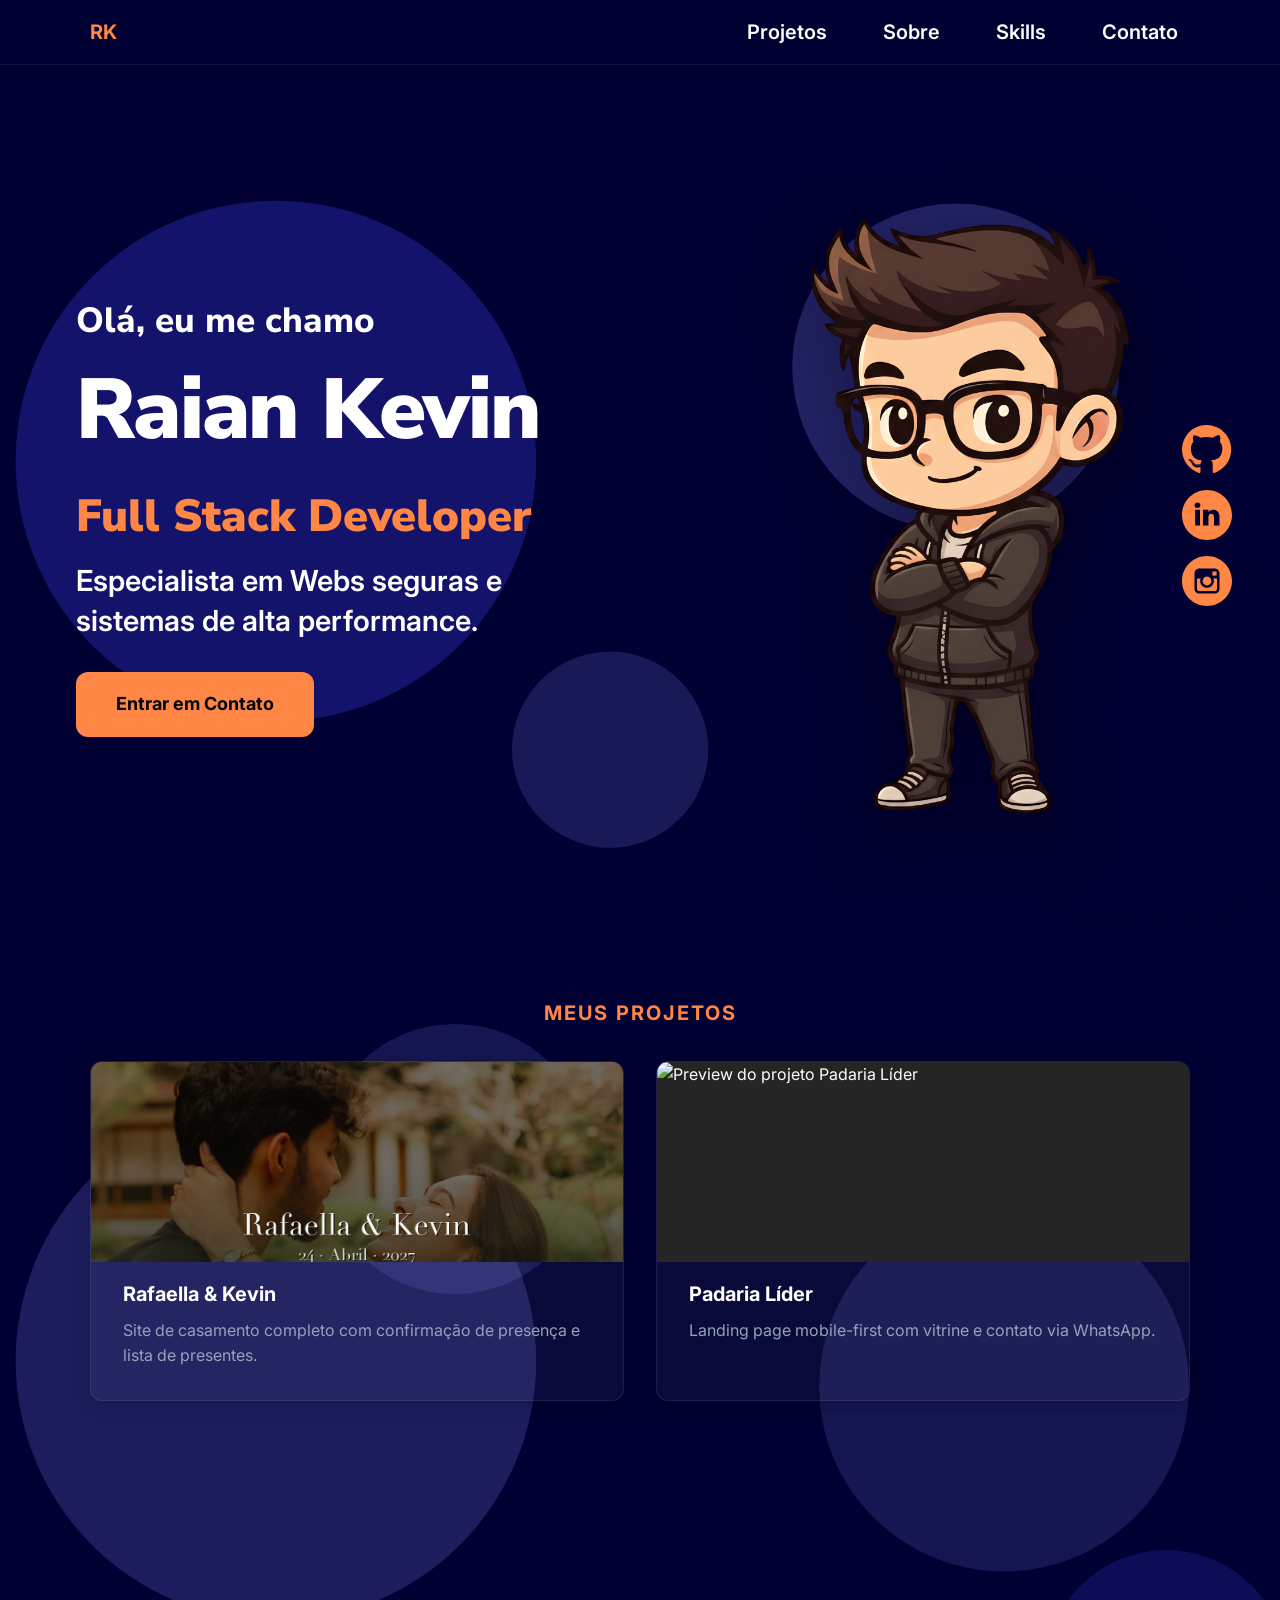
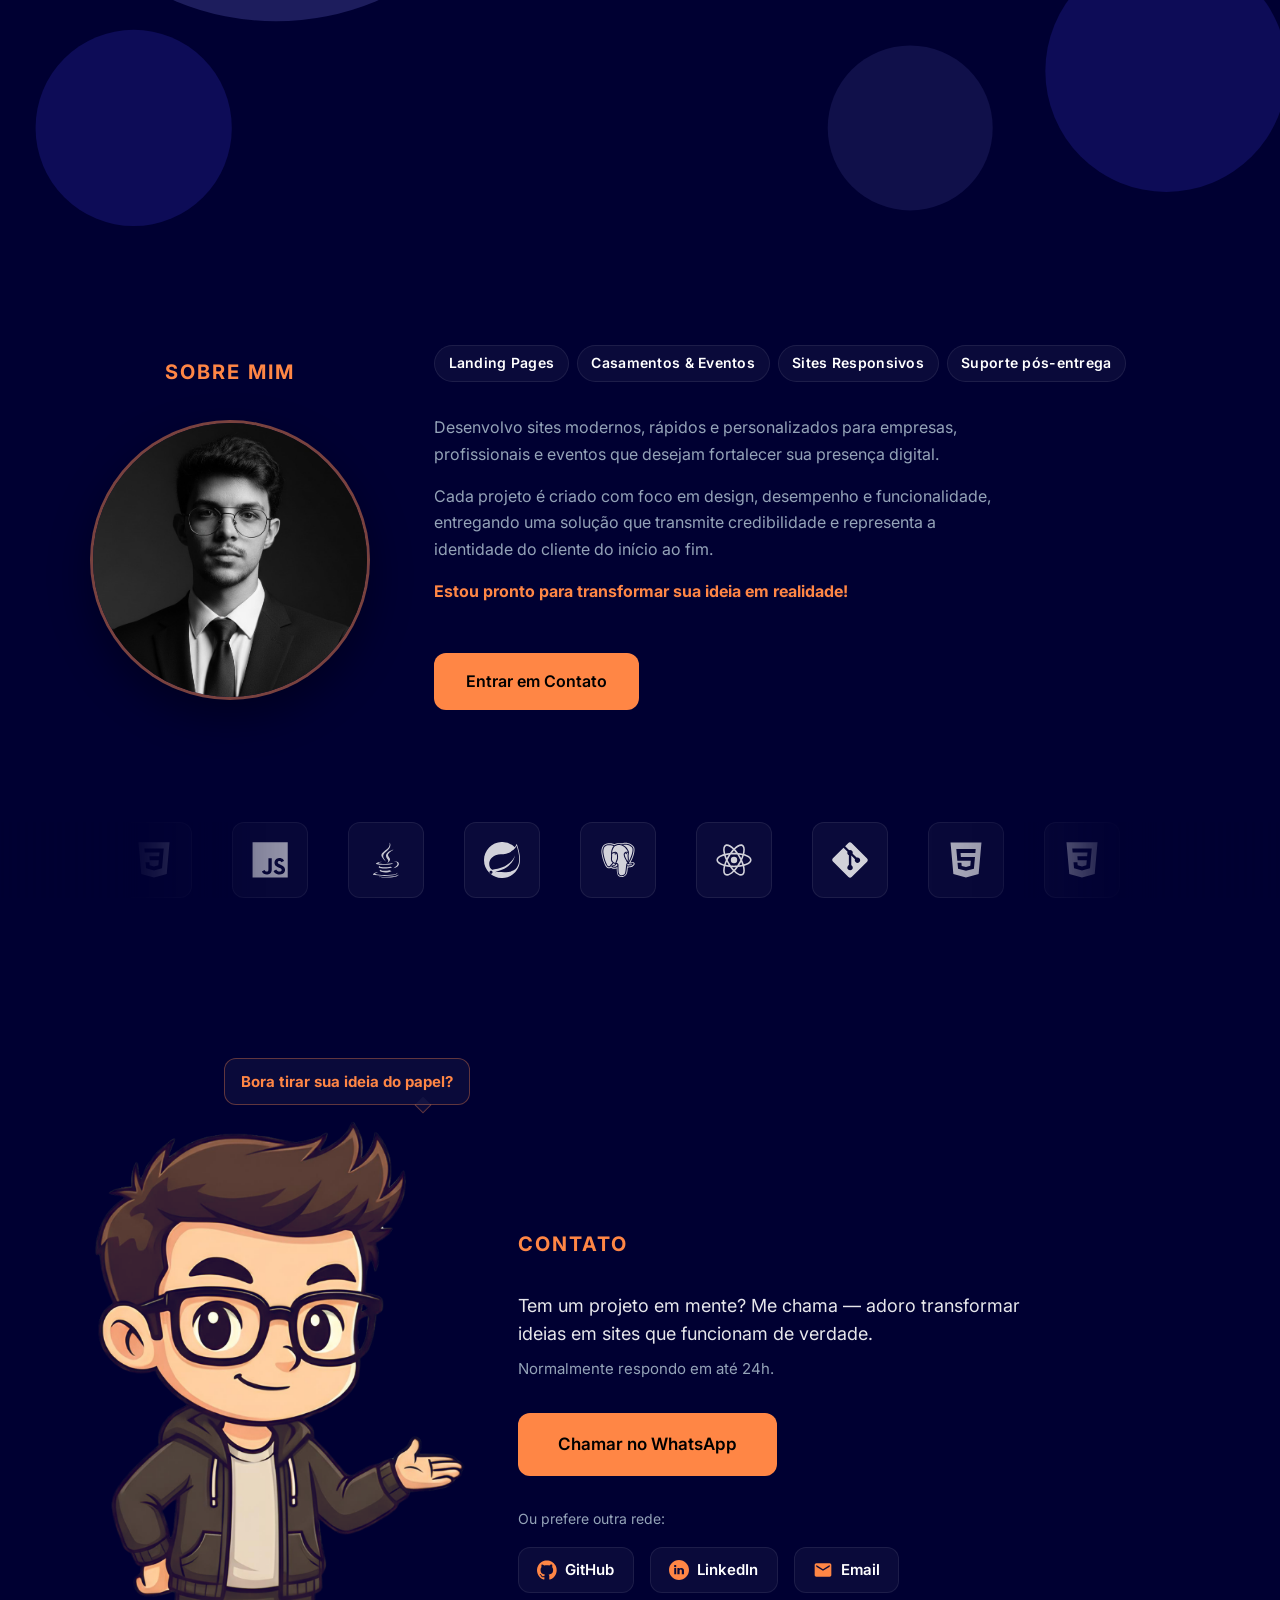
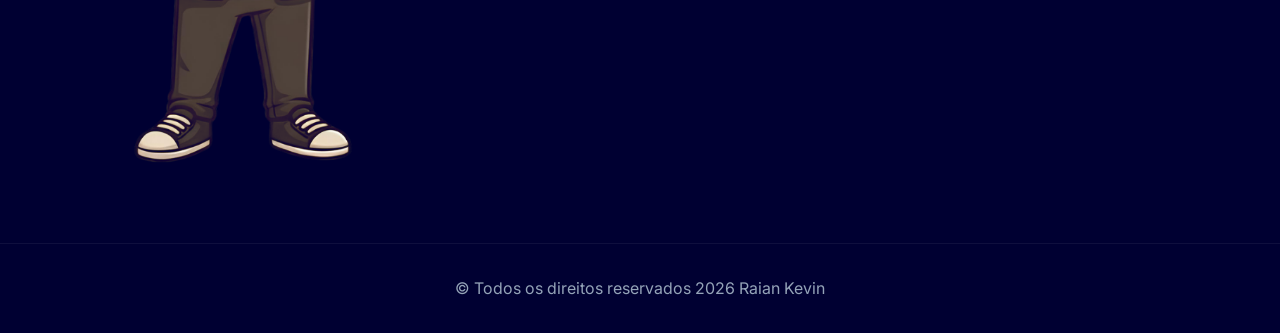
==== commit 5c3c343b: "feat: enriquece seção Contato com balão, CTA WhatsApp e ícones Aplica layout A+C: copy persuasivo, b" ====
--- a/index.html
+++ b/index.html
@@ -225,20 +225,49 @@
     <section id="contato" class="contato">
       <div class="container contato-grid">
         <div class="contato-garoto">
+          <p class="contato-balao">Bora tirar sua ideia do papel?</p>
           <img src="img/perfil/Boy_2-33QcS4W9.png" alt="Ilustração de Raian Kevin" class="garoto2">
         </div>
 
         <div class="contato-conteudo">
           <h2 class="titulo-secao">Contato</h2>
-          <p class="contato-texto">Vamos conversar? Me chama em qualquer rede:</p>
-          <div class="contato-links">
+          <p class="contato-lead">
+            Tem um projeto em mente? Me chama — adoro transformar ideias em sites que funcionam de verdade.
+          </p>
+          <p class="contato-prazo">Normalmente respondo em até 24h.</p>
+
           <a href="https://wa.me/5531991141208?text=Ol%C3%A1%20Raian%2C%20vi%20seu%20portf%C3%B3lio!"
-            class="contato-link" target="_blank" rel="noopener">WhatsApp</a>
-          <a href="https://github.com/euKevytosDev" class="contato-link" target="_blank" rel="noopener">GitHub</a>
-          <a href="https://www.linkedin.com/in/raian-kevin-887487342/" class="contato-link" target="_blank"
-            rel="noopener">LinkedIn</a>
-          <a href="mailto:raiankevin18@gmail.com" class="contato-link">Email</a>
-        </div>
+            class="btn contato-btn-principal" target="_blank" rel="noopener">
+            Chamar no WhatsApp
+          </a>
+
+          <div class="contato-redes">
+            <p class="contato-redes-titulo">Ou prefere outra rede:</p>
+            <div class="contato-links">
+              <a href="https://github.com/euKevytosDev" class="contato-link" target="_blank" rel="noopener">
+                <svg class="contato-link-icone" viewBox="0 -0.5 25 25" xmlns="http://www.w3.org/2000/svg" aria-hidden="true">
+                  <path
+                    d="m12.301 0h.093c2.242 0 4.34.613 6.137 1.68l-.055-.031c1.871 1.094 3.386 2.609 4.449 4.422l.031.058c1.04 1.769 1.654 3.896 1.654 6.166 0 5.406-3.483 10-8.327 11.658l-.087.026c-.063.02-.135.031-.209.031-.162 0-.312-.054-.433-.144l.002.001c-.128-.115-.208-.281-.208-.466 0-.005 0-.01 0-.014v.001q0-.048.008-1.226t.008-2.154c.007-.075.011-.161.011-.249 0-.792-.323-1.508-.844-2.025.618-.061 1.176-.163 1.718-.305l-.076.017c.573-.16 1.073-.373 1.537-.642l-.031.017c.508-.28.938-.636 1.292-1.058l.006-.007c.372-.476.663-1.036.84-1.645l.009-.035c.209-.683.329-1.468.329-2.281 0-.045 0-.091-.001-.136v.007c0-.022.001-.047.001-.072 0-1.248-.482-2.383-1.269-3.23l.003.003c.168-.44.265-.948.265-1.479 0-.649-.145-1.263-.404-1.814l.011.026c-.115-.022-.246-.035-.381-.035-.334 0-.649.078-.929.216l.012-.005c-.568.21-1.054.448-1.512.726l.038-.022-.609.384c-.922-.264-1.981-.416-3.075-.416s-2.153.152-3.157.436l.081-.02q-.256-.176-.681-.433c-.373-.214-.814-.421-1.272-.595l-.066-.022c-.293-.154-.64-.244-1.009-.244-.124 0-.246.01-.364.03l.013-.002c-.248.524-.393 1.139-.393 1.788 0 .531.097 1.04.275 1.509l-.01-.029c-.785.844-1.266 1.979-1.266 3.227 0 .025 0 .051.001.076v-.004c-.001.039-.001.084-.001.13 0 .809.12 1.591.344 2.327l-.015-.057c.189.643.476 1.202.85 1.693l-.009-.013c.354.435.782.793 1.267 1.062l.022.011c.432.252.933.465 1.46.614l.046.011c.466.125 1.024.227 1.595.284l.046.004c-.431.428-.718 1-.784 1.638l-.001.012c-.207.101-.448.183-.699.236l-.021.004c-.256.051-.549.08-.85.08-.022 0-.044 0-.066 0h.003c-.394-.008-.756-.136-1.055-.348l.006.004c-.371-.259-.671-.595-.881-.986l-.007-.015c-.198-.336-.459-.614-.768-.827l-.009-.006c-.225-.169-.49-.301-.776-.38l-.016-.004-.32-.048c-.023-.002-.05-.003-.077-.003-.14 0-.273.028-.394.077l.007-.003q-.128.072-.08.184c.039.086.087.16.145.225l-.001-.001c.061.072.13.135.205.19l.003.002.112.08c.283.148.516.354.693.603l.004.006c.191.237.359.505.494.792l.01.024.16.368c.135.402.38.738.7.981l.005.004c.3.234.662.402 1.057.478l.016.002c.33.064.714.104 1.106.112h.007c.045.002.097.002.15.002.261 0 .517-.021.767-.062l-.027.004.368-.064q0 .609.008 1.418t.008.873v.014c0 .185-.08.351-.208.466h-.001c-.119.089-.268.143-.431.143-.075 0-.147-.011-.214-.032l.005.001c-4.929-1.689-8.409-6.283-8.409-11.69 0-2.268.612-4.393 1.681-6.219l-.032.058c1.094-1.871 2.609-3.386 4.422-4.449l.058-.031c1.739-1.034 3.835-1.645 6.073-1.645h.098-.005zm-7.64 17.666q.048-.112-.112-.192-.16-.048-.208.032-.048.112.112.192.144.096.208-.032zm.497.545q.112-.08-.032-.256-.16-.144-.256-.048-.112.08.032.256.159.157.256.047zm.48.72q.144-.112 0-.304-.128-.208-.272-.096-.144.08 0 .288t.272.112zm.672.673q.128-.128-.064-.304-.192-.192-.32-.048-.144.128.064.304.192.192.32.044zm.913.4q.048-.176-.208-.256-.24-.064-.304.112t.208.24q.24.097.304-.096zm1.009.08q0-.208-.272-.176-.256 0-.256.176 0 .208.272.176.256.001.256-.175zm.929-.16q-.032-.176-.288-.144-.256.048-.224.24t.288.128.225-.224z" />
+                </svg>
+                <span>GitHub</span>
+              </a>
+              <a href="https://www.linkedin.com/in/raian-kevin-887487342/" class="contato-link" target="_blank"
+                rel="noopener">
+                <svg class="contato-link-icone" viewBox="-143 145 512 512" xmlns="http://www.w3.org/2000/svg" aria-hidden="true">
+                  <path
+                    d="M113,145c-141.4,0-256,114.6-256,256s114.6,256,256,256s256-114.6,256-256S254.4,145,113,145z M41.4,508.1H-8.5V348.4h49.9V508.1z M15.1,328.4h-0.4c-18.1,0-29.8-12.2-29.8-27.7c0-15.8,12.1-27.7,30.5-27.7c18.4,0,29.7,11.9,30.1,27.7C45.6,316.1,33.9,328.4,15.1,328.4z M241,508.1h-56.6v-82.6c0-21.6-8.8-36.4-28.3-36.4c-14.9,0-23.2,10-27,19.6c-1.4,3.4-1.2,8.2-1.2,13.1v86.3H71.8c0,0,0.7-146.4,0-159.7h56.1v25.1c3.3-11,21.2-26.6,49.8-26.6c35.5,0,63.3,23,63.3,72.4V508.1z" />
+                </svg>
+                <span>LinkedIn</span>
+              </a>
+              <a href="mailto:raiankevin18@gmail.com" class="contato-link">
+                <svg class="contato-link-icone" viewBox="0 0 24 24" xmlns="http://www.w3.org/2000/svg" aria-hidden="true">
+                  <path
+                    d="M20 4H4c-1.1 0-2 .9-2 2v12c0 1.1.9 2 2 2h16c1.1 0 2-.9 2-2V6c0-1.1-.9-2-2-2zm0 4-8 5L4 8V6l8 5 8-5v2z" />
+                </svg>
+                <span>Email</span>
+              </a>
+            </div>
+          </div>
         </div>
       </div>
     </section>
--- a/css/style.css
+++ b/css/style.css
@@ -926,57 +926,147 @@
 .contato {
   display: block;
   min-height: auto;
+  padding: var(--espacamento-secao) 0;
 }
 
 .contato-grid {
   display: grid;
-  grid-template-columns: minmax(200px, 320px) 1fr;
-  gap: clamp(2rem, 5vw, 4rem);
+  grid-template-columns: minmax(240px, 380px) 1fr;
+  gap: clamp(1.5rem, 4vw, 3rem);
   align-items: center;
 }
 
 .contato-garoto {
-  justify-self: center;
+  display: flex;
+  flex-direction: column;
+  align-items: flex-end;
+  justify-self: end;
   width: 100%;
-  max-width: 320px;
-}
-
-/* Garoto 2 — mesma ideia do .hero-garoto, classe própria para você estilizar */
+  max-width: 380px;
+}
+
+.contato-balao {
+  position: relative;
+  align-self: flex-end;
+  max-width: 16rem;
+  margin-bottom: var(--espacamento-medio);
+  padding: 0.75rem 1rem;
+  background-color: var(--cor-fundo-card);
+  border: 1px solid rgba(255, 134, 69, 0.35);
+  border-radius: var(--borda-arredondada);
+  color: var(--cor-destaque);
+  font-size: 0.9375rem;
+  font-weight: 700;
+  line-height: 1.4;
+  text-align: center;
+}
+
+.contato-balao::after {
+  content: "";
+  position: absolute;
+  right: 2.5rem;
+  bottom: -0.45rem;
+  width: 0.75rem;
+  height: 0.75rem;
+  background-color: var(--cor-fundo-card);
+  border-right: 1px solid rgba(255, 134, 69, 0.35);
+  border-bottom: 1px solid rgba(255, 134, 69, 0.35);
+  transform: rotate(45deg);
+}
+
 .garoto2 {
   display: block;
   width: 100%;
-  max-width: 320px;
+  max-width: 380px;
   height: auto;
-  /* PNG veio com fundo preto: lighten “some” o preto no fundo navy */
   mix-blend-mode: lighten;
   filter: drop-shadow(0 16px 32px rgba(0, 0, 0, 0.28));
 }
 
-.contato-texto {
+.contato-conteudo {
+  max-width: 34rem;
+}
+
+.contato-lead {
+  color: var(--cor-texto);
+  font-size: 1.125rem;
+  line-height: 1.6;
+  margin-bottom: var(--espacamento-pequeno);
+  opacity: 0.9;
+}
+
+.contato-prazo {
   color: var(--cor-texto-suave);
+  font-size: 0.9375rem;
   margin-bottom: var(--espacamento-grande);
+}
+
+.contato-btn-principal {
+  display: inline-block;
+  margin-bottom: var(--espacamento-grande);
+  padding: 1.125rem 2.5rem;
+  font-size: 1.0625rem;
+  transition:
+    background-color var(--transicao-rapida),
+    box-shadow 0.35s ease,
+    transform var(--transicao-rapida);
+}
+
+.contato-btn-principal:hover {
+  box-shadow: 0 10px 28px rgba(255, 134, 69, 0.32);
+  transform: translateY(-2px);
+}
+
+.contato-redes-titulo {
+  color: var(--cor-texto-suave);
+  font-size: 0.875rem;
+  margin-bottom: var(--espacamento-medio);
 }
 
 .contato-links {
   display: flex;
   gap: var(--espacamento-medio);
   flex-wrap: wrap;
-  /* no celular quebra linha se nao couber */
 }
 
 .contato-link {
-  padding: var(--espacamento-pequeno) var(--espacamento-grande);
+  display: inline-flex;
+  align-items: center;
+  gap: 0.5rem;
+  padding: 0.65rem 1.15rem;
   background-color: var(--cor-fundo-card);
   color: var(--cor-texto);
   text-decoration: none;
+  border: 1px solid var(--cor-borda);
   border-radius: var(--borda-arredondada);
-  transition: var(--transicao-rapida);
+  font-weight: 600;
+  font-size: 0.9375rem;
+  transition:
+    background-color var(--transicao-rapida),
+    border-color var(--transicao-rapida),
+    color var(--transicao-rapida),
+    transform var(--transicao-card),
+    box-shadow var(--transicao-card);
+}
+
+.contato-link-icone {
+  width: 1.25rem;
+  height: 1.25rem;
+  flex-shrink: 0;
+  fill: var(--cor-destaque);
+  transition: fill var(--transicao-rapida);
 }
 
 .contato-link:hover {
-  background-color: var(--cor-destaque);
-  color: #fff;
-  transform: translateY(-3px);
+  background-color: var(--cor-fundo-card);
+  border-color: rgba(255, 134, 69, 0.45);
+  color: var(--cor-destaque);
+  transform: translateY(-4px);
+  box-shadow: 0 8px 24px rgba(0, 0, 0, 0.28);
+}
+
+.contato-link:hover .contato-link-icone {
+  fill: var(--cor-destaque-hover);
 }
 
 .footer {
@@ -1246,8 +1336,30 @@
 
   .contato-garoto {
     order: -1;
-    max-width: 220px;
+    align-items: center;
+    justify-self: center;
+    max-width: 260px;
     margin: 0 auto;
+  }
+
+  .contato-balao {
+    align-self: center;
+    max-width: 100%;
+  }
+
+  .contato-balao::after {
+    right: 50%;
+    transform: translateX(50%) rotate(45deg);
+  }
+
+  .contato-conteudo {
+    margin: 0 auto;
+  }
+
+  .contato-btn-principal {
+    width: fit-content;
+    margin-left: auto;
+    margin-right: auto;
   }
 
   .contato-links {
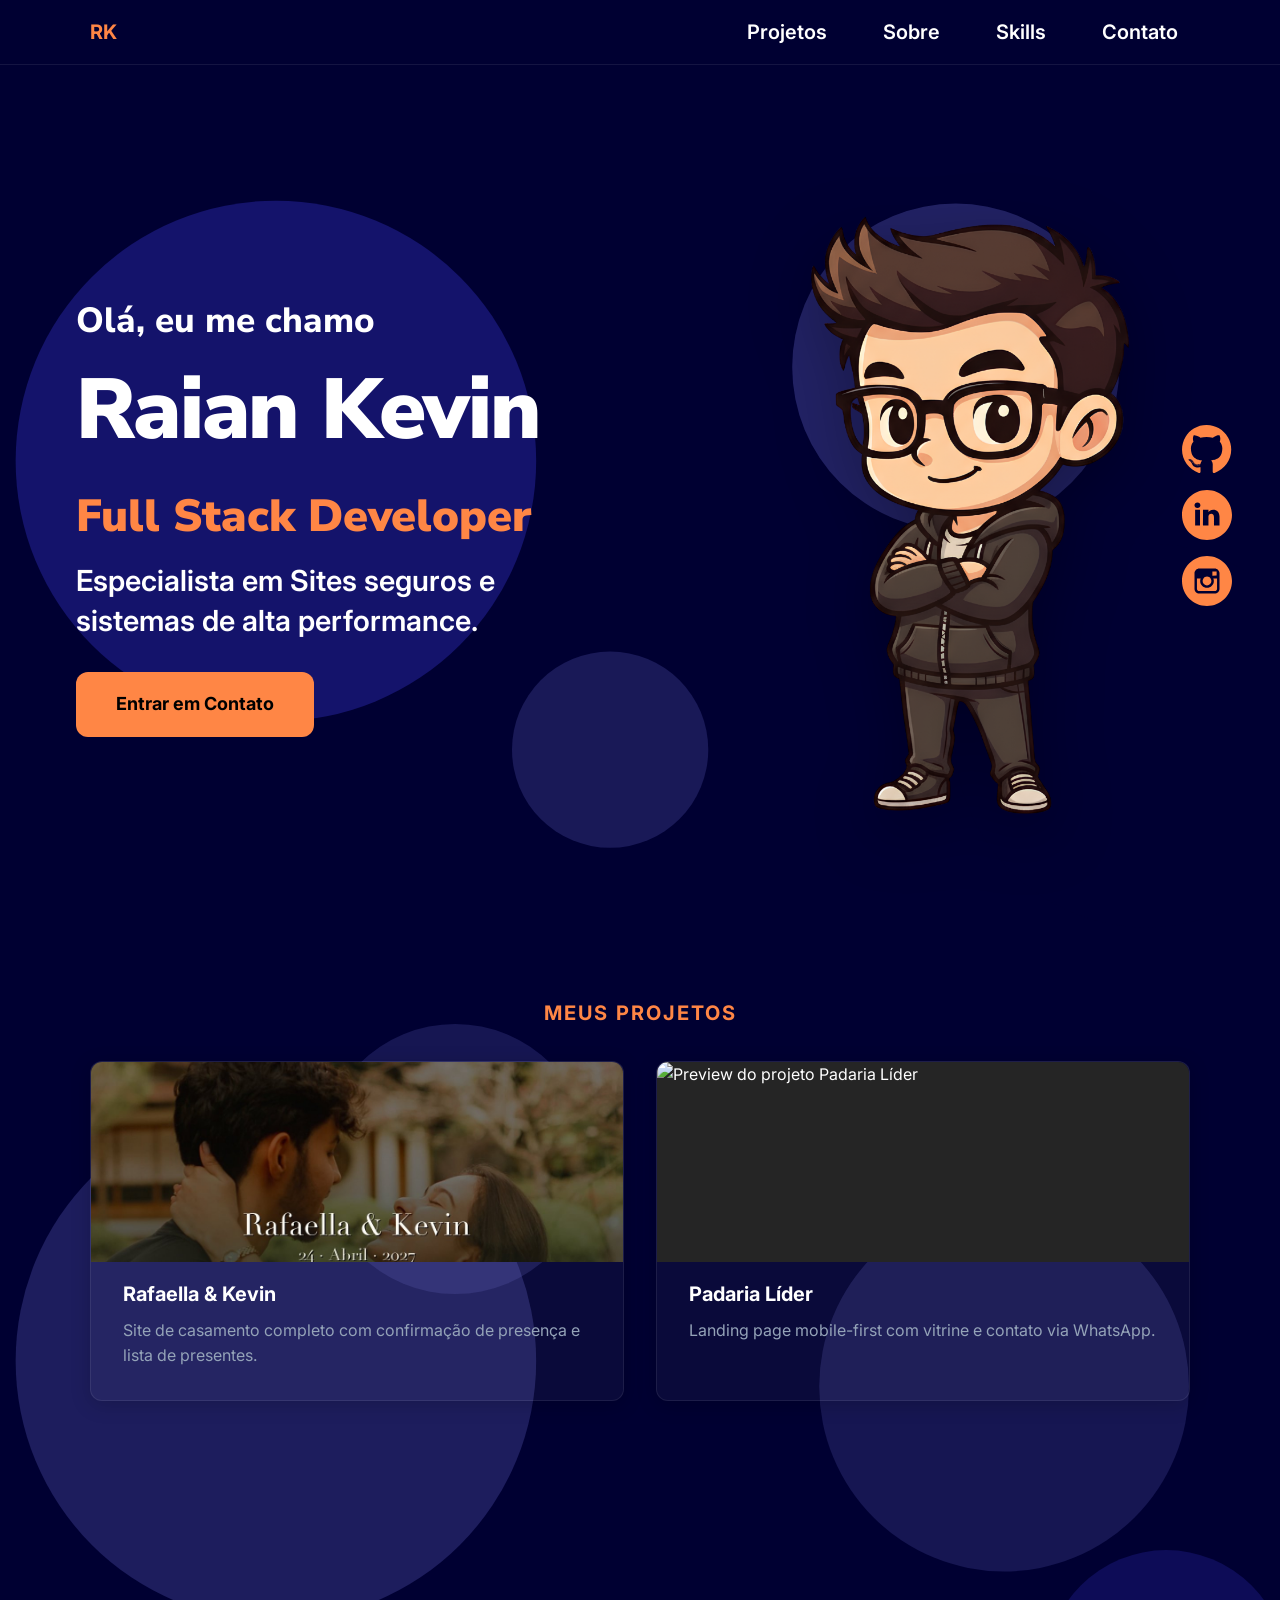
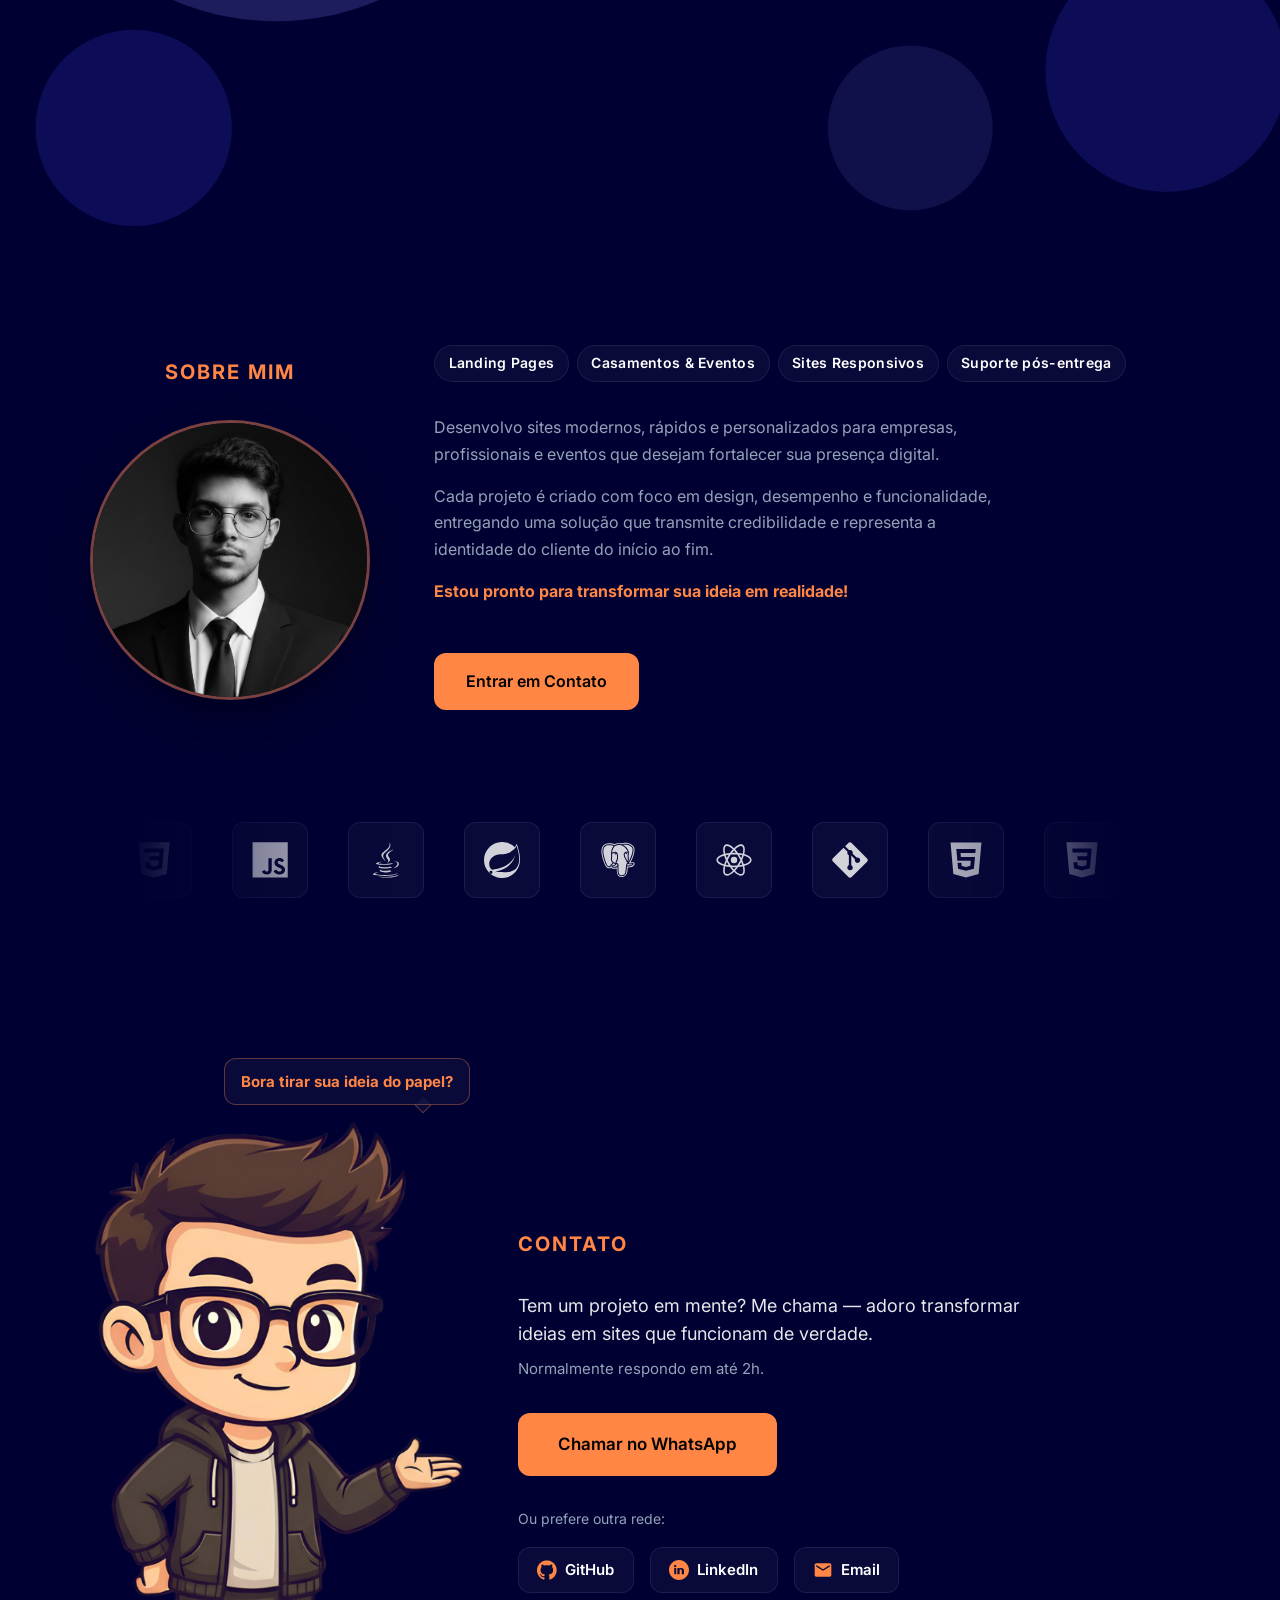
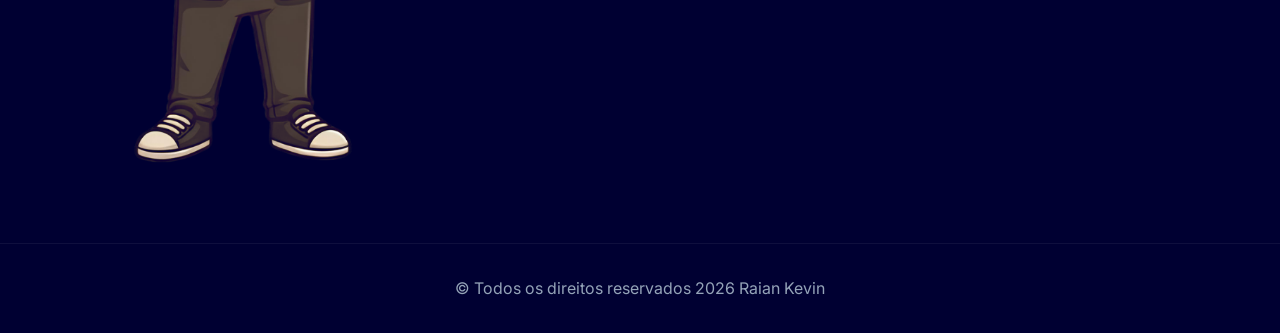
==== commit fe47b134: "feat: melhorias de lançamento e correção do carrossel Skills Centraliza projetos em projetos-dados.j" ====
--- a/index.html
+++ b/index.html
@@ -5,8 +5,23 @@
   <meta charset="UTF-8">
   <!-- viewport = essencial para o site funcionar bem no celular -->
   <meta name="viewport" content="width=device-width, initial-scale=1.0">
-  <meta name="description" content="Portfólio de Raian Kevin — Full Stack Developer">
+  <meta name="description" content="Portfólio de Raian Kevin — Full Stack Developer. Sites, landing pages e sistemas web com foco em performance e conversão.">
   <title>Raian Kevin | Full Stack Developer</title>
+
+  <link rel="icon" href="img/favicon.svg" type="image/svg+xml">
+  <link rel="canonical" href="https://eukevytosdev.github.io/portfolio-raian/">
+
+  <meta property="og:type" content="website">
+  <meta property="og:locale" content="pt_BR">
+  <meta property="og:title" content="Raian Kevin | Full Stack Developer">
+  <meta property="og:description" content="Portfólio de Raian Kevin — sites, landing pages e sistemas web.">
+  <meta property="og:url" content="https://eukevytosdev.github.io/portfolio-raian/">
+  <meta property="og:image" content="https://eukevytosdev.github.io/portfolio-raian/img/perfil/fotokevin.jpg">
+
+  <meta name="twitter:card" content="summary_large_image">
+  <meta name="twitter:title" content="Raian Kevin | Full Stack Developer">
+  <meta name="twitter:description" content="Portfólio de Raian Kevin — sites, landing pages e sistemas web.">
+  <meta name="twitter:image" content="https://eukevytosdev.github.io/portfolio-raian/img/perfil/fotokevin.jpg">
 
   <!-- Google Fonts: Inter (textos) + Nunito Sans (nome do Hero, igual ao ryandev) -->
   <link rel="preconnect" href="https://fonts.googleapis.com">
@@ -75,7 +90,7 @@
           <h1 class="hero-nome">Raian Kevin</h1>
           <p class="hero-cargo">Full Stack Developer</p>
           <p class="hero-descricao">
-            Especialista em Webs seguras e sistemas de alta performance.
+            Especialista em Sites seguros e sistemas de alta performance.
           </p>
           <a href="#contato" class="btn">Entrar em Contato </a>
         </div>
@@ -211,6 +226,7 @@
       ============================================
     -->
     <section id="skills" class="skills">
+      <h2 class="sr-only">Skills</h2>
       <div class="skills-carrossel" aria-label="Tecnologias que utilizo">
         <div class="skills-carrossel-faixa" id="skills-faixa"></div>
       </div>
@@ -234,7 +250,7 @@
           <p class="contato-lead">
             Tem um projeto em mente? Me chama — adoro transformar ideias em sites que funcionam de verdade.
           </p>
-          <p class="contato-prazo">Normalmente respondo em até 24h.</p>
+          <p class="contato-prazo">Normalmente respondo em até 2h.</p>
 
           <a href="https://wa.me/5531991141208?text=Ol%C3%A1%20Raian%2C%20vi%20seu%20portf%C3%B3lio!"
             class="btn contato-btn-principal" target="_blank" rel="noopener">
@@ -285,6 +301,7 @@
     Por quê? O HTML precisa carregar antes do JS "enxergar" os elementos.
     Na Etapa 1, vamos escrever nosso primeiro código aqui!
   -->
+  <script src="js/projetos-dados.js"></script>
   <script src="js/script.js"></script>
 
 </body>
--- a/css/style.css
+++ b/css/style.css
@@ -869,10 +869,6 @@
   animation: skills-deslizar var(--skills-carrossel-duracao) linear infinite;
 }
 
-.skills-carrossel:hover .skills-carrossel-faixa {
-  animation-play-state: paused;
-}
-
 .skills-lista {
   display: flex;
   flex-shrink: 0;
@@ -1083,11 +1079,39 @@
   text-decoration: none;
 }
 
+.sr-only {
+  position: absolute;
+  width: 1px;
+  height: 1px;
+  padding: 0;
+  margin: -1px;
+  overflow: hidden;
+  clip: rect(0, 0, 0, 0);
+  white-space: nowrap;
+  border: 0;
+}
+
 .projeto-detalhe {
   padding: var(--espacamento-grande) 0 var(--espacamento-secao);
   min-height: auto;
   max-width: 720px;
   /* coluna mais estreita e legível */
+}
+
+.projeto-erro {
+  text-align: center;
+  padding: var(--espacamento-grande) 0;
+}
+
+.projeto-erro h1 {
+  font-size: var(--tamanho-subtitulo);
+  margin-bottom: var(--espacamento-medio);
+}
+
+.projeto-erro p {
+  color: var(--cor-texto-suave);
+  margin-bottom: var(--espacamento-grande);
+  line-height: 1.6;
 }
 
 .pagina-projeto .header .container,
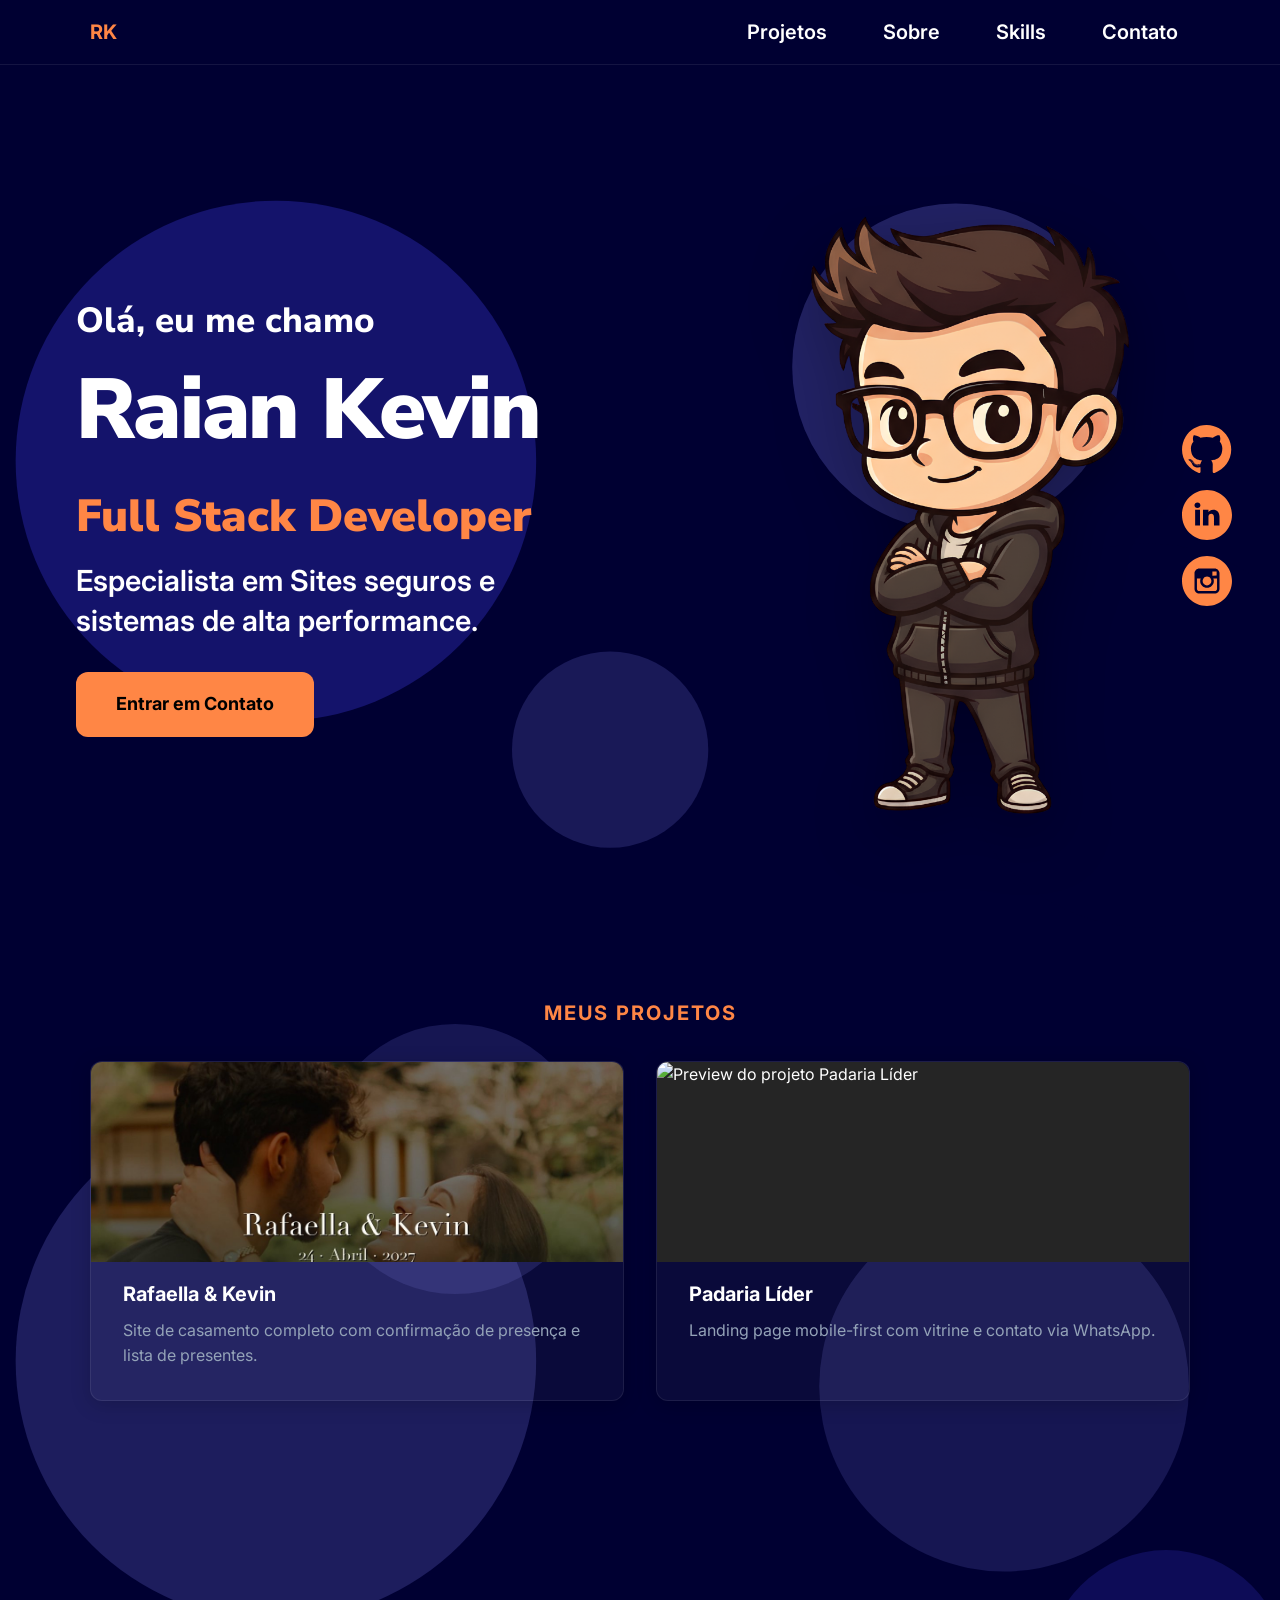
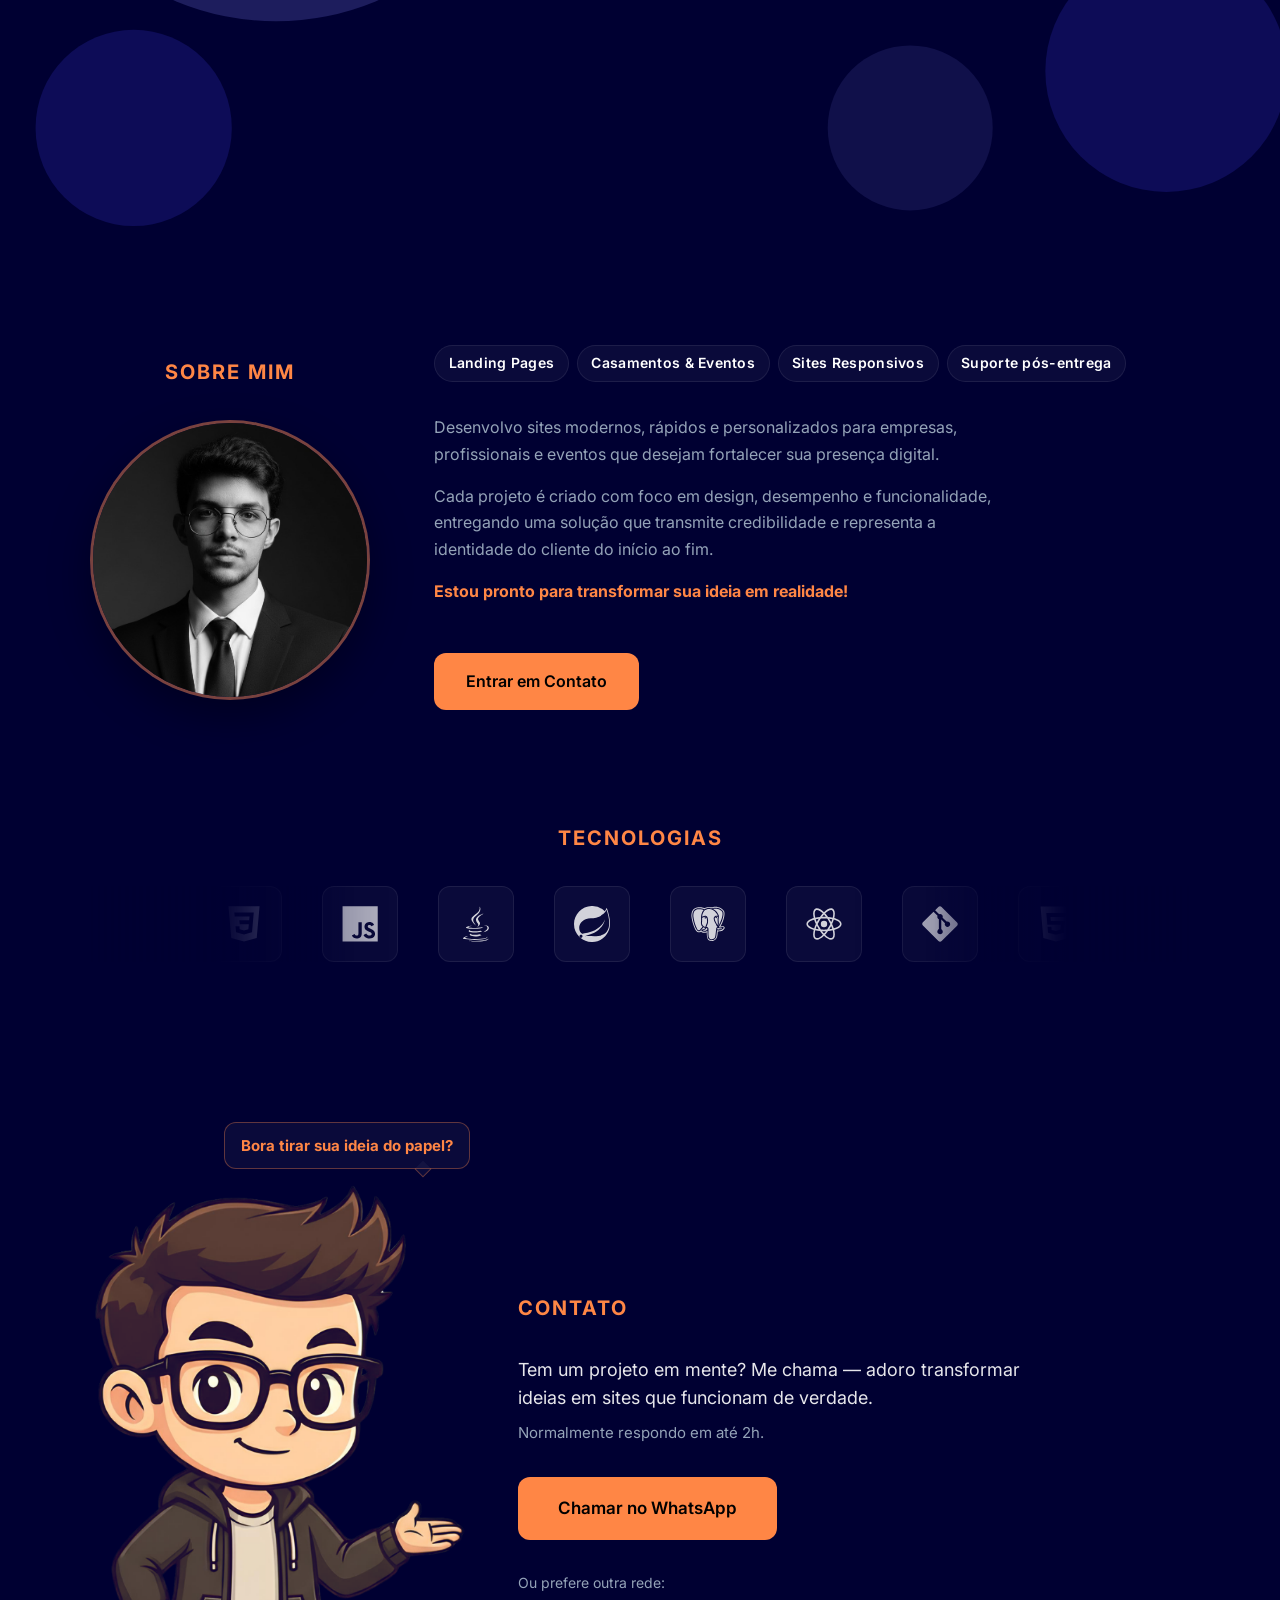
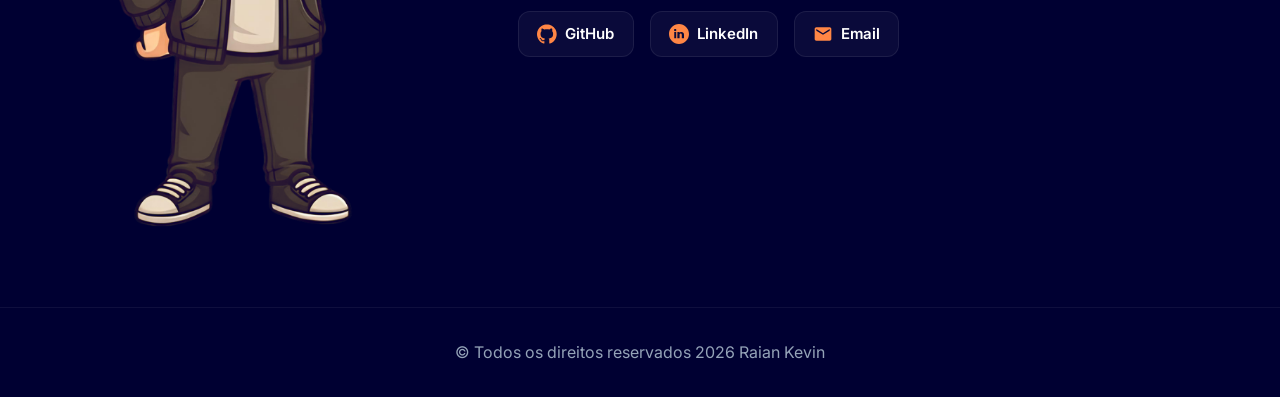
==== commit 536f711d: "feat: adiciona título visível Tecnologias na seção Skills Alinha o cabeçalho da seção ao padrão das " ====
--- a/index.html
+++ b/index.html
@@ -226,9 +226,13 @@
       ============================================
     -->
     <section id="skills" class="skills">
-      <h2 class="sr-only">Skills</h2>
-      <div class="skills-carrossel" aria-label="Tecnologias que utilizo">
-        <div class="skills-carrossel-faixa" id="skills-faixa"></div>
+      <div class="container skills-conteudo">
+        <header class="skills-cabecalho">
+          <h2 class="titulo-secao">Tecnologias</h2>
+        </header>
+        <div class="skills-carrossel" aria-label="Tecnologias que utilizo">
+          <div class="skills-carrossel-faixa" id="skills-faixa"></div>
+        </div>
       </div>
     </section>
 
--- a/css/style.css
+++ b/css/style.css
@@ -818,6 +818,15 @@
   overflow: hidden;
 }
 
+.skills-conteudo {
+  width: 100%;
+}
+
+.skills-cabecalho {
+  text-align: center;
+  margin-bottom: var(--espacamento-medio);
+}
+
 /* Janela do carrossel — fade largo nas bordas */
 .skills-carrossel {
   position: relative;
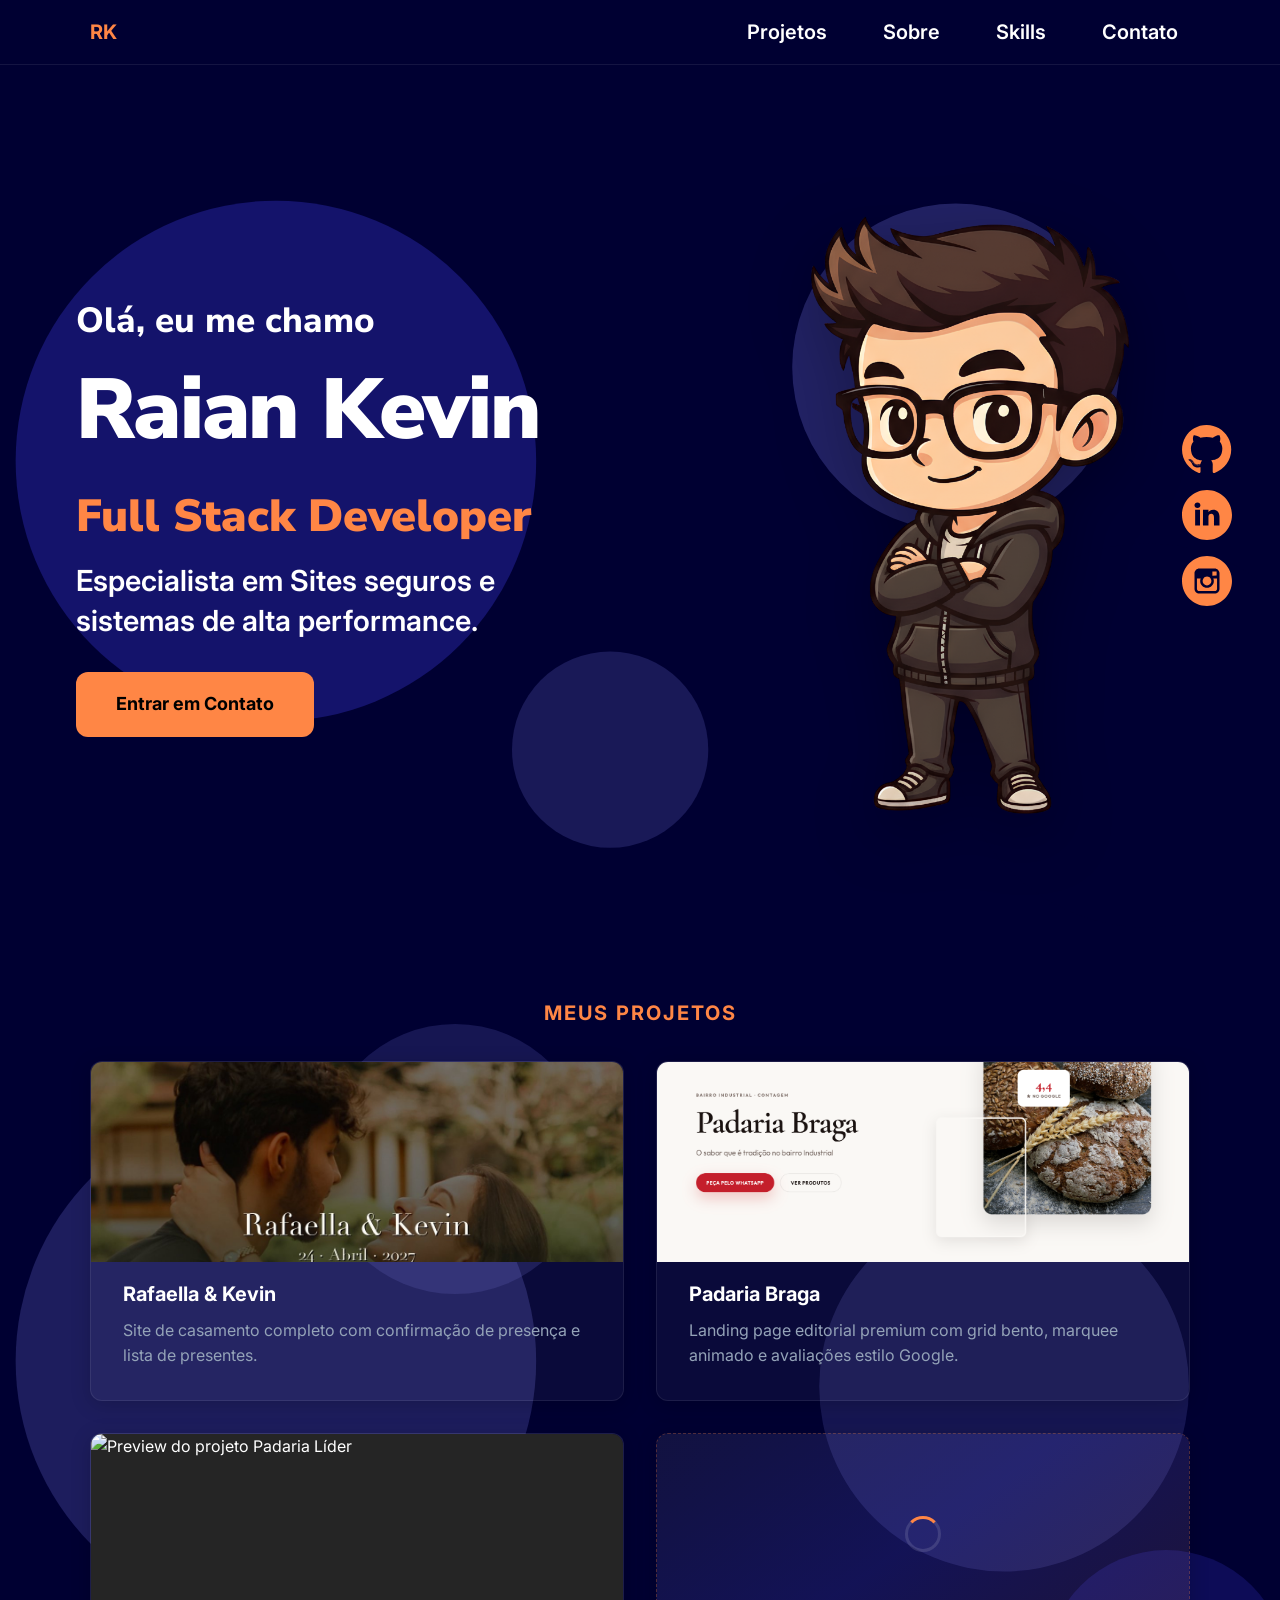
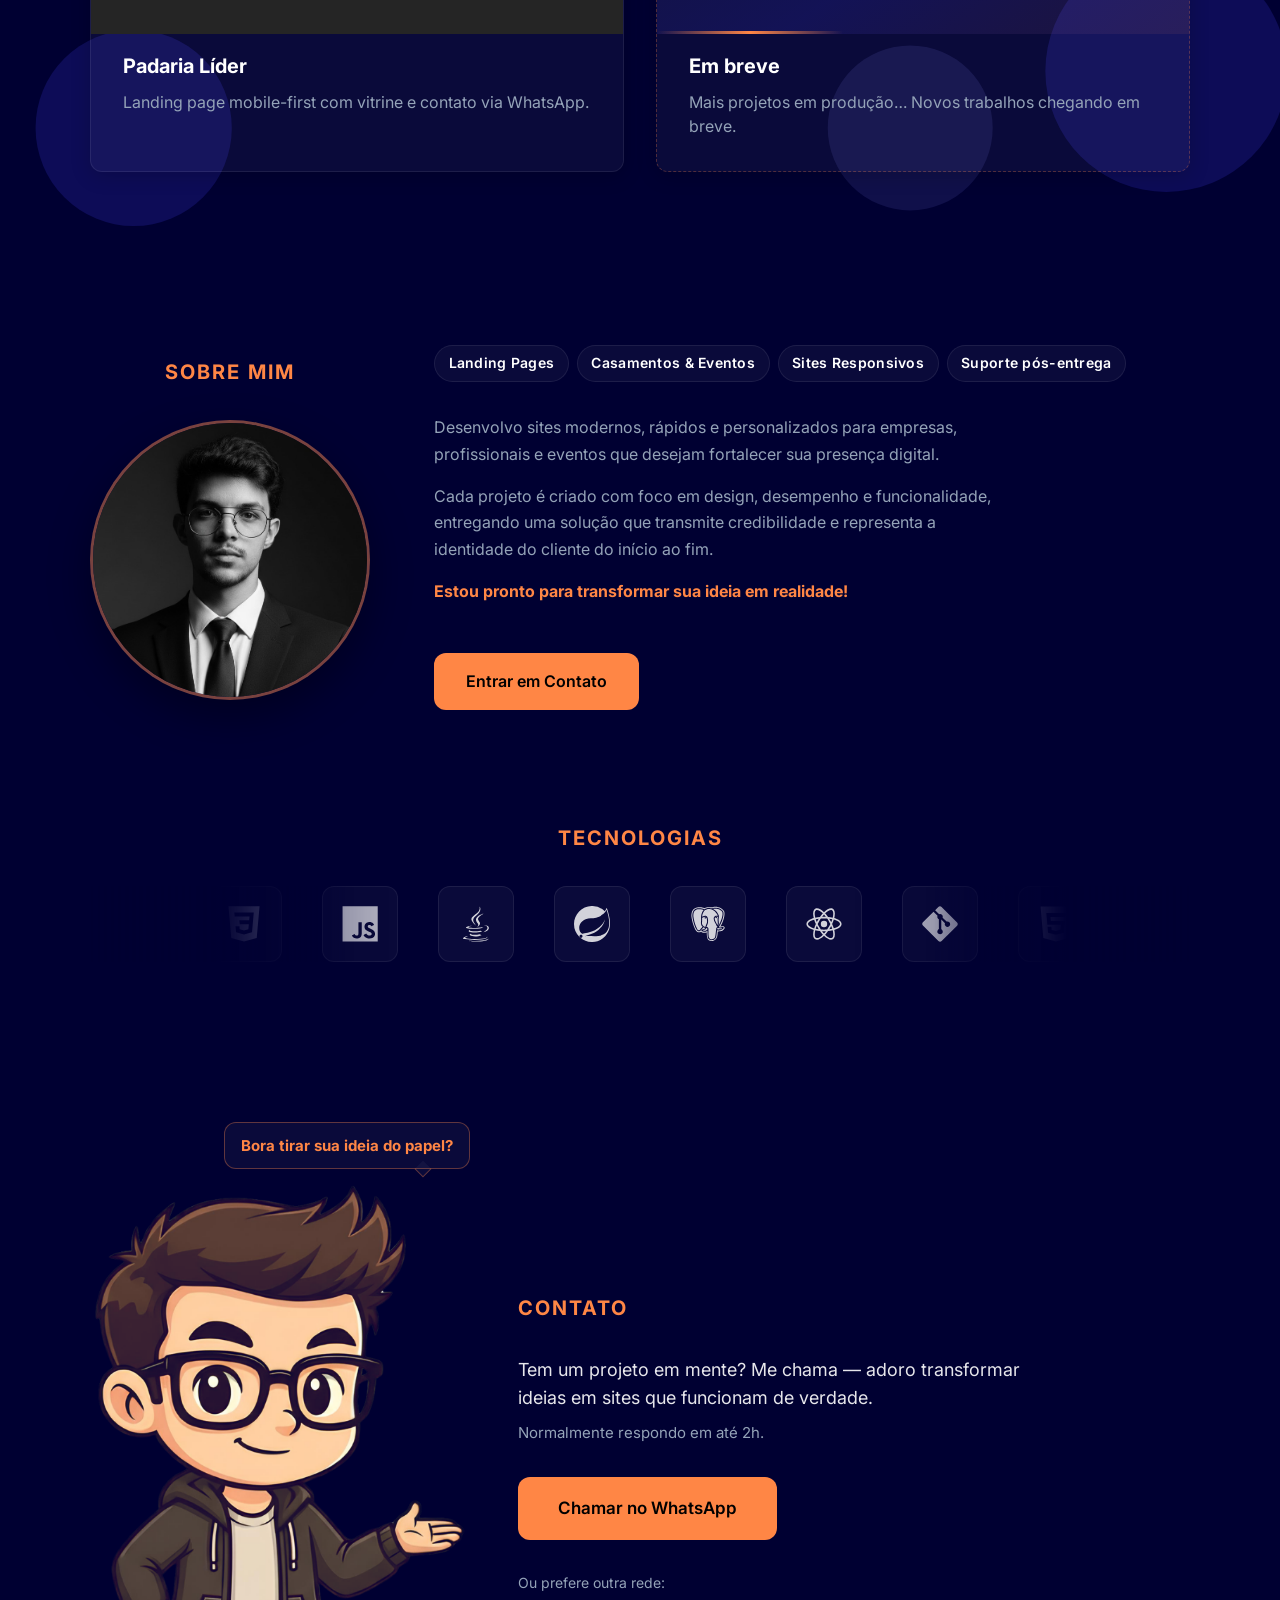
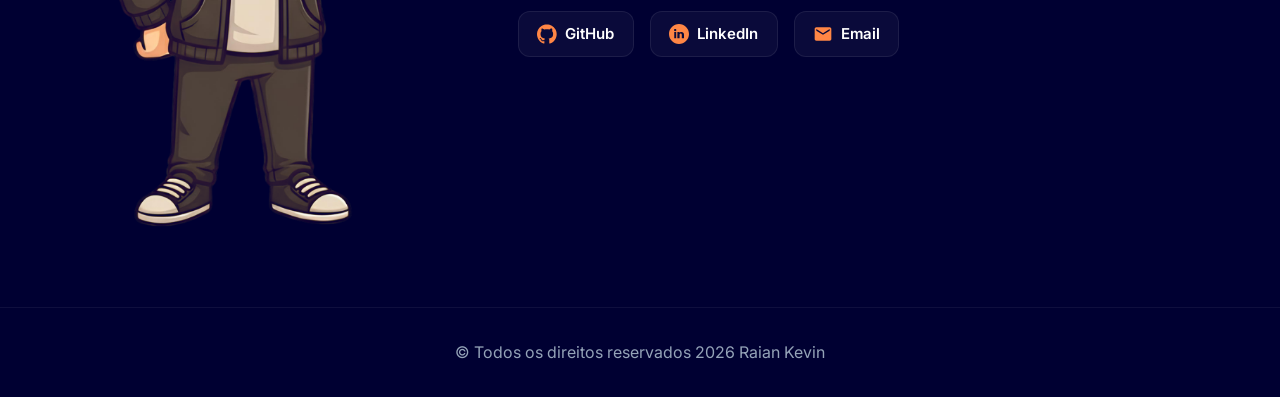
==== commit c16a1c7e: "chore: prepara domínio raiankevin.com.br no GitHub Pages Adiciona CNAME e atualiza URLs canônicas e " ====
--- a/index.html
+++ b/index.html
@@ -9,19 +9,19 @@
   <title>Raian Kevin | Full Stack Developer</title>
 
   <link rel="icon" href="img/favicon.svg" type="image/svg+xml">
-  <link rel="canonical" href="https://eukevytosdev.github.io/portfolio-raian/">
+  <link rel="canonical" href="https://raiankevin.com.br/">
 
   <meta property="og:type" content="website">
   <meta property="og:locale" content="pt_BR">
   <meta property="og:title" content="Raian Kevin | Full Stack Developer">
   <meta property="og:description" content="Portfólio de Raian Kevin — sites, landing pages e sistemas web.">
-  <meta property="og:url" content="https://eukevytosdev.github.io/portfolio-raian/">
-  <meta property="og:image" content="https://eukevytosdev.github.io/portfolio-raian/img/perfil/fotokevin.jpg">
+  <meta property="og:url" content="https://raiankevin.com.br/">
+  <meta property="og:image" content="https://raiankevin.com.br/img/perfil/fotokevin.jpg">
 
   <meta name="twitter:card" content="summary_large_image">
   <meta name="twitter:title" content="Raian Kevin | Full Stack Developer">
   <meta name="twitter:description" content="Portfólio de Raian Kevin — sites, landing pages e sistemas web.">
-  <meta name="twitter:image" content="https://eukevytosdev.github.io/portfolio-raian/img/perfil/fotokevin.jpg">
+  <meta name="twitter:image" content="https://raiankevin.com.br/img/perfil/fotokevin.jpg">
 
   <!-- Google Fonts: Inter (textos) + Nunito Sans (nome do Hero, igual ao ryandev) -->
   <link rel="preconnect" href="https://fonts.googleapis.com">
--- a/css/style.css
+++ b/css/style.css
@@ -188,6 +188,16 @@
 
   .skills-lista .skill-item:nth-child(n + 9) {
     display: none;
+  }
+
+  .projeto-card-preview--loading::before,
+  .projeto-loading-spinner,
+  .projeto-loading-bar {
+    animation: none !important;
+  }
+
+  .projeto-loading-spinner {
+    border-top-color: var(--cor-destaque);
   }
 }
 
@@ -559,8 +569,15 @@
 
 .projetos-grid {
   display: grid;
-  grid-template-columns: repeat(auto-fit, minmax(280px, 1fr));
+  grid-template-columns: repeat(2, minmax(0, 1fr));
   gap: var(--espacamento-grande);
+}
+
+/* Número ímpar: último card ocupa a linha de baixo, centralizado, mesma largura dos demais */
+.projeto-card:last-child:nth-child(odd) {
+  grid-column: 1 / -1;
+  width: min(100%, calc((100% - var(--espacamento-grande)) / 2));
+  justify-self: center;
 }
 
 /* Card inteiro é um link clicável */
@@ -622,6 +639,97 @@
   margin-bottom: var(--espacamento-grande);
   flex-grow: 1;
   line-height: 1.55;
+}
+
+/* Card placeholder — projetos a caminho */
+.projeto-card--em-breve {
+  cursor: default;
+  border-style: dashed;
+  border-color: rgba(255, 134, 69, 0.28);
+}
+
+.projeto-card--em-breve:hover {
+  transform: none;
+  box-shadow: 0 4px 20px rgba(0, 0, 0, 0.18);
+  border-color: rgba(255, 134, 69, 0.45);
+}
+
+.projeto-card-preview {
+  position: relative;
+  height: 200px;
+  display: flex;
+  align-items: center;
+  justify-content: center;
+  overflow: hidden;
+  background: linear-gradient(
+    145deg,
+    rgba(255, 255, 255, 0.03) 0%,
+    rgba(73, 70, 255, 0.14) 50%,
+    rgba(255, 134, 69, 0.08) 100%
+  );
+}
+
+.projeto-card-preview--loading::before {
+  content: "";
+  position: absolute;
+  inset: 0;
+  background: linear-gradient(
+    105deg,
+    transparent 40%,
+    rgba(255, 255, 255, 0.06) 50%,
+    transparent 60%
+  );
+  transform: translateX(-100%);
+  animation: projeto-shimmer 2.4s ease-in-out infinite;
+}
+
+.projeto-loading-spinner {
+  width: 2.25rem;
+  height: 2.25rem;
+  border: 3px solid rgba(255, 255, 255, 0.12);
+  border-top-color: var(--cor-destaque);
+  border-radius: 50%;
+  animation: projeto-spin 0.85s linear infinite;
+  z-index: 1;
+}
+
+.projeto-loading-bar {
+  position: absolute;
+  bottom: 0;
+  left: 0;
+  height: 3px;
+  width: 35%;
+  border-radius: 0 2px 2px 0;
+  background: linear-gradient(90deg, transparent, var(--cor-destaque), transparent);
+  animation: projeto-loading-bar 1.8s ease-in-out infinite;
+}
+
+@keyframes projeto-spin {
+  to {
+    transform: rotate(360deg);
+  }
+}
+
+@keyframes projeto-shimmer {
+  100% {
+    transform: translateX(100%);
+  }
+}
+
+@keyframes projeto-loading-bar {
+  0% {
+    left: -35%;
+    opacity: 0.4;
+  }
+
+  50% {
+    opacity: 1;
+  }
+
+  100% {
+    left: 100%;
+    opacity: 0.4;
+  }
 }
 
 .nav-link.ativo {
@@ -1414,6 +1522,12 @@
     gap: var(--espacamento-medio);
   }
 
+  .projeto-card:last-child:nth-child(odd) {
+    grid-column: auto;
+    width: auto;
+    justify-self: stretch;
+  }
+
   .projeto-card:hover {
     transform: translateY(-4px);
   }
@@ -1424,12 +1538,28 @@
 
   .nav-toggle {
     display: block;
+    order: 2;
+    margin-left: auto;
+  }
+
+  .nav {
+    flex-wrap: wrap;
+    row-gap: var(--espacamento-pequeno);
+  }
+
+  .nav-logo {
+    order: 1;
   }
 
   .nav-lista {
+    order: 3;
     display: none;
     flex-direction: column;
     width: 100%;
+    gap: var(--espacamento-pequeno);
+    padding-top: var(--espacamento-medio);
+    margin-top: var(--espacamento-pequeno);
+    border-top: 1px solid var(--cor-borda);
   }
 
   .nav-lista.ativo {
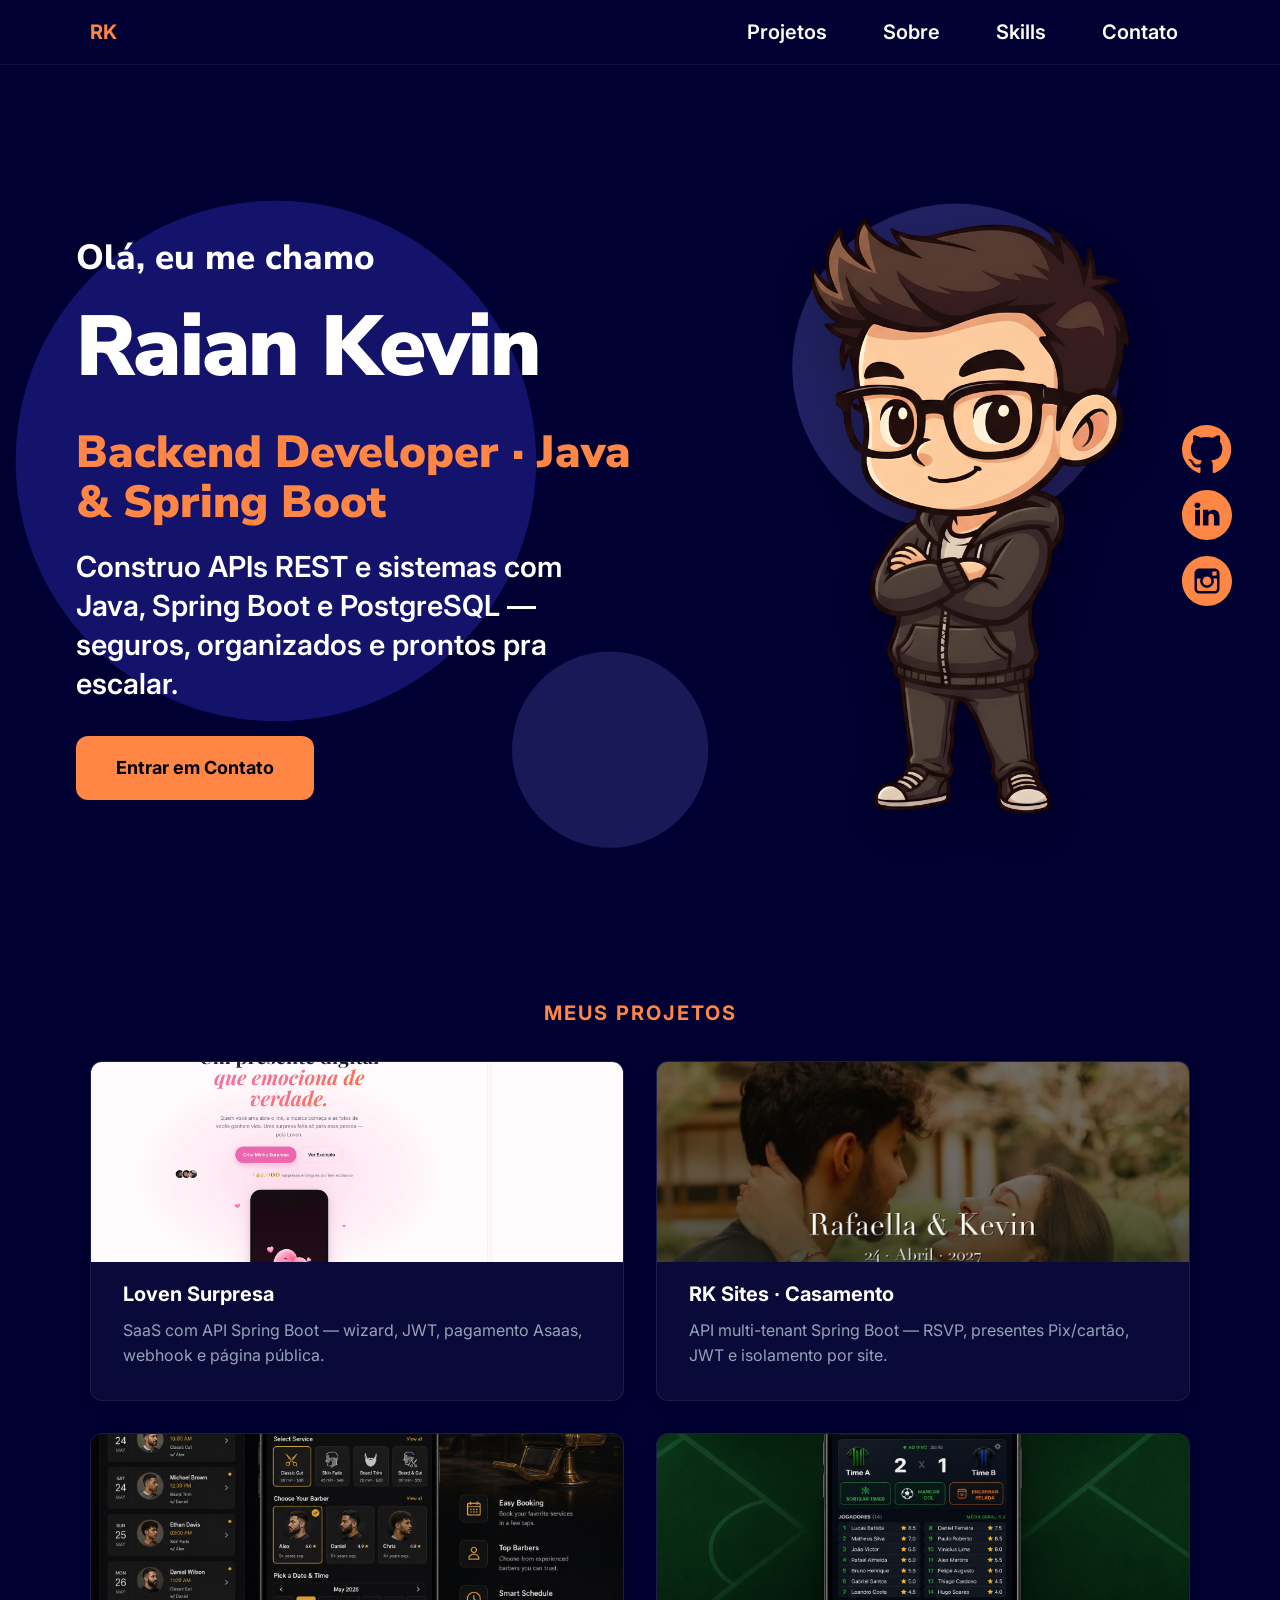
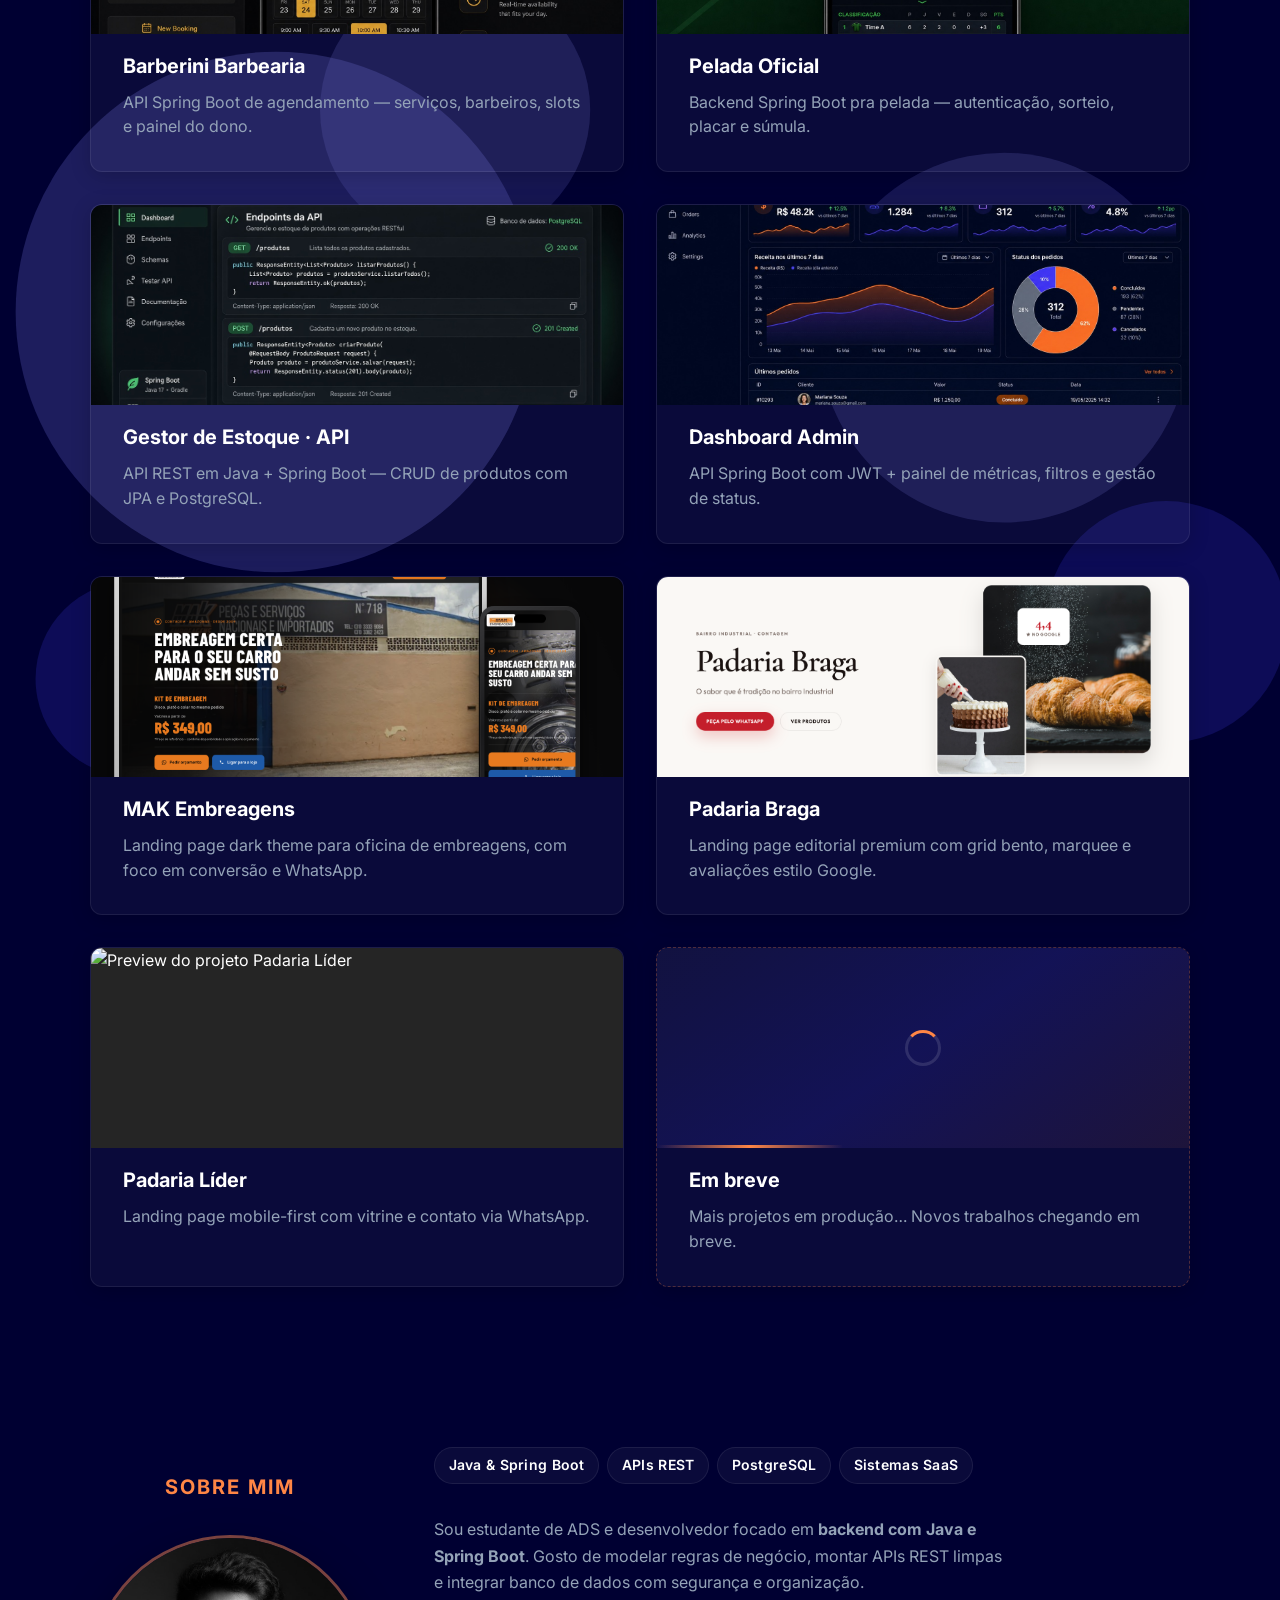
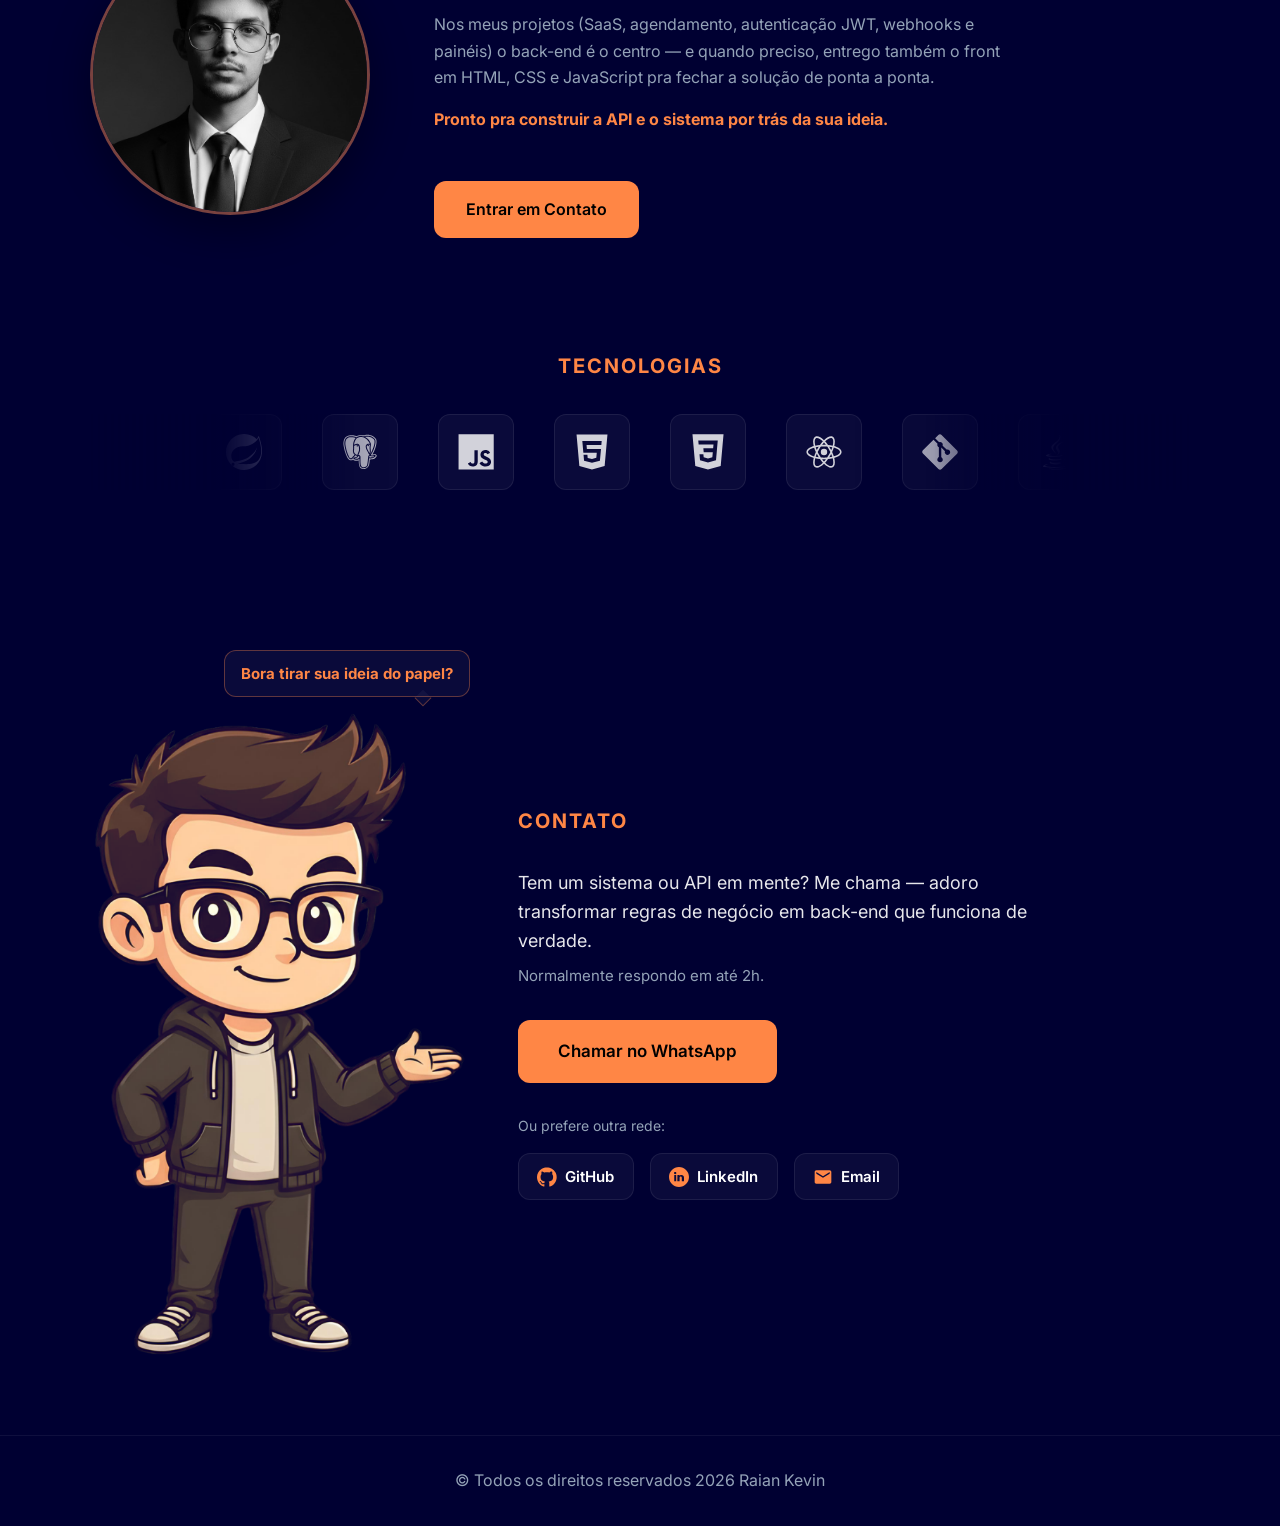
==== commit 07578784: "feat: reposiciona portfólio para backend Java e Spring Boot Troca Full Stack por Backend Java/Spring" ====
--- a/index.html
+++ b/index.html
@@ -5,22 +5,22 @@
   <meta charset="UTF-8">
   <!-- viewport = essencial para o site funcionar bem no celular -->
   <meta name="viewport" content="width=device-width, initial-scale=1.0">
-  <meta name="description" content="Portfólio de Raian Kevin — Full Stack Developer. Sites, landing pages e sistemas web com foco em performance e conversão.">
-  <title>Raian Kevin | Full Stack Developer</title>
+  <meta name="description" content="Portfólio de Raian Kevin — Desenvolvedor Backend Java e Spring Boot. APIs REST, PostgreSQL e sistemas web.">
+  <title>Raian Kevin | Backend Java & Spring Boot</title>
 
   <link rel="icon" href="img/favicon.svg" type="image/svg+xml">
   <link rel="canonical" href="https://raiankevin.com.br/">
 
   <meta property="og:type" content="website">
   <meta property="og:locale" content="pt_BR">
-  <meta property="og:title" content="Raian Kevin | Full Stack Developer">
-  <meta property="og:description" content="Portfólio de Raian Kevin — sites, landing pages e sistemas web.">
+  <meta property="og:title" content="Raian Kevin | Backend Java & Spring Boot">
+  <meta property="og:description" content="Portfólio de Raian Kevin — APIs REST, Spring Boot, PostgreSQL e sistemas web.">
   <meta property="og:url" content="https://raiankevin.com.br/">
   <meta property="og:image" content="https://raiankevin.com.br/img/perfil/fotokevin.jpg">
 
   <meta name="twitter:card" content="summary_large_image">
-  <meta name="twitter:title" content="Raian Kevin | Full Stack Developer">
-  <meta name="twitter:description" content="Portfólio de Raian Kevin — sites, landing pages e sistemas web.">
+  <meta name="twitter:title" content="Raian Kevin | Backend Java & Spring Boot">
+  <meta name="twitter:description" content="Portfólio de Raian Kevin — APIs REST, Spring Boot, PostgreSQL e sistemas web.">
   <meta name="twitter:image" content="https://raiankevin.com.br/img/perfil/fotokevin.jpg">
 
   <!-- Google Fonts: Inter (textos) + Nunito Sans (nome do Hero, igual ao ryandev) -->
@@ -88,9 +88,9 @@
         <div class="hero-texto">
           <p class="hero-saudacao">Olá, eu me chamo</p>
           <h1 class="hero-nome">Raian Kevin</h1>
-          <p class="hero-cargo">Full Stack Developer</p>
+          <p class="hero-cargo">Backend Developer · Java & Spring Boot</p>
           <p class="hero-descricao">
-            Especialista em Sites seguros e sistemas de alta performance.
+            Construo APIs REST e sistemas com Java, Spring Boot e PostgreSQL — seguros, organizados e prontos pra escalar.
           </p>
           <a href="#contato" class="btn">Entrar em Contato </a>
         </div>
@@ -199,19 +199,19 @@
 
           <div class="sobre-conteudo">
             <ul class="sobre-chips" aria-label="Destaques">
-              <li class="sobre-chip">Landing Pages</li>
-              <li class="sobre-chip">Casamentos & Eventos</li>
-              <li class="sobre-chip">Sites Responsivos</li>
-              <li class="sobre-chip">Suporte pós-entrega</li>
+              <li class="sobre-chip">Java & Spring Boot</li>
+              <li class="sobre-chip">APIs REST</li>
+              <li class="sobre-chip">PostgreSQL</li>
+              <li class="sobre-chip">Sistemas SaaS</li>
             </ul>
 
             <p>
-              Desenvolvo sites modernos, rápidos e personalizados para empresas, profissionais e eventos que desejam
-              fortalecer sua presença digital.</p>
-            <p>Cada projeto é criado com foco em design, desempenho e funcionalidade, entregando uma solução que
-              transmite credibilidade e representa a identidade do cliente do início ao fim.</p>
+              Sou estudante de ADS e desenvolvedor focado em <strong>backend com Java e Spring Boot</strong>.
+              Gosto de modelar regras de negócio, montar APIs REST limpas e integrar banco de dados com segurança e organização.</p>
+            <p>Nos meus projetos (SaaS, agendamento, autenticação JWT, webhooks e painéis) o back-end é o centro —
+              e quando preciso, entrego também o front em HTML, CSS e JavaScript pra fechar a solução de ponta a ponta.</p>
             <div class="texto-final">
-              <p>Estou pronto para transformar sua ideia em realidade!</p>   
+              <p>Pronto pra construir a API e o sistema por trás da sua ideia.</p>
             </div>
 
             <a href="#contato" class="btn sobre-btn">Entrar em Contato</a>
@@ -252,7 +252,7 @@
         <div class="contato-conteudo">
           <h2 class="titulo-secao">Contato</h2>
           <p class="contato-lead">
-            Tem um projeto em mente? Me chama — adoro transformar ideias em sites que funcionam de verdade.
+            Tem um sistema ou API em mente? Me chama — adoro transformar regras de negócio em back-end que funciona de verdade.
           </p>
           <p class="contato-prazo">Normalmente respondo em até 2h.</p>
 
--- a/css/style.css
+++ b/css/style.css
@@ -1231,6 +1231,14 @@
   line-height: 1.6;
 }
 
+.projeto-aviso-link {
+  margin-top: var(--espacamento-medio);
+  color: var(--cor-texto-suave);
+  font-size: 0.95rem;
+  line-height: 1.5;
+  max-width: 28rem;
+}
+
 .pagina-projeto .header .container,
 .pagina-projeto .projeto-detalhe {
   max-width: 720px;
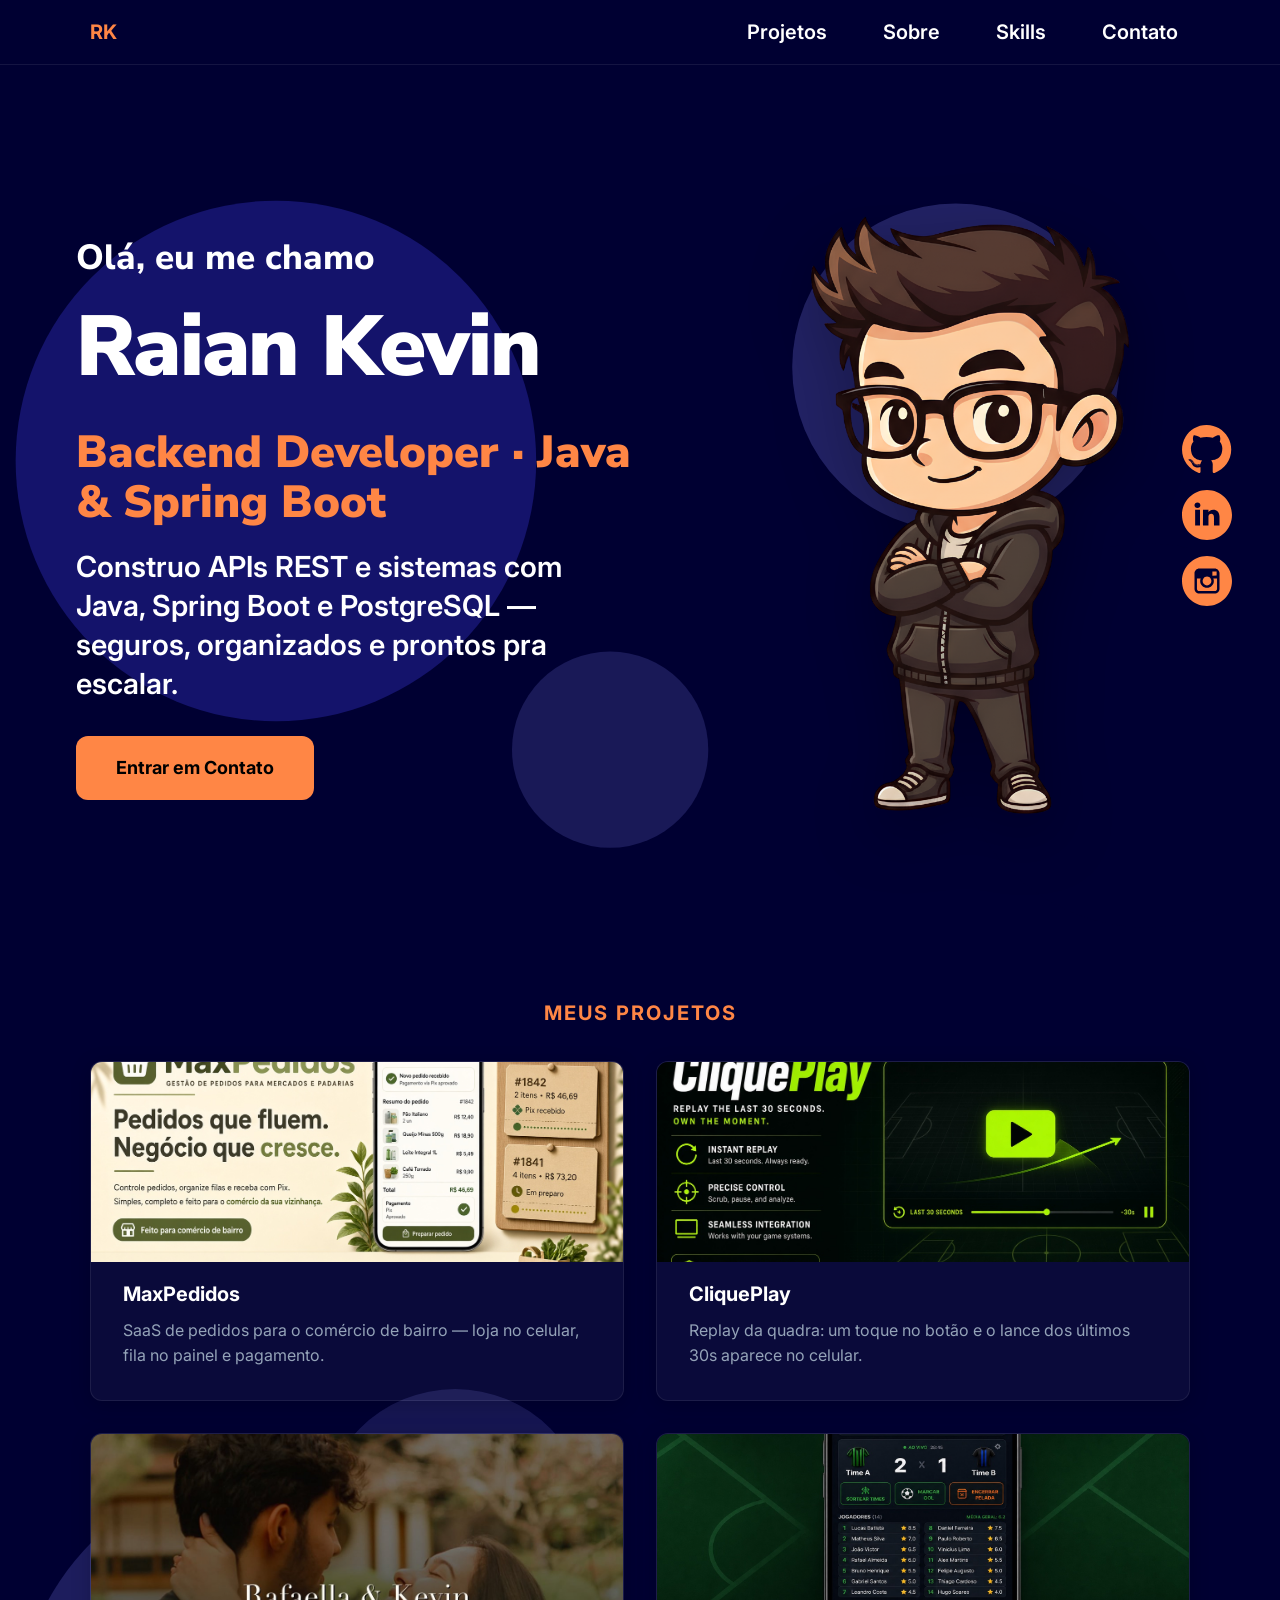
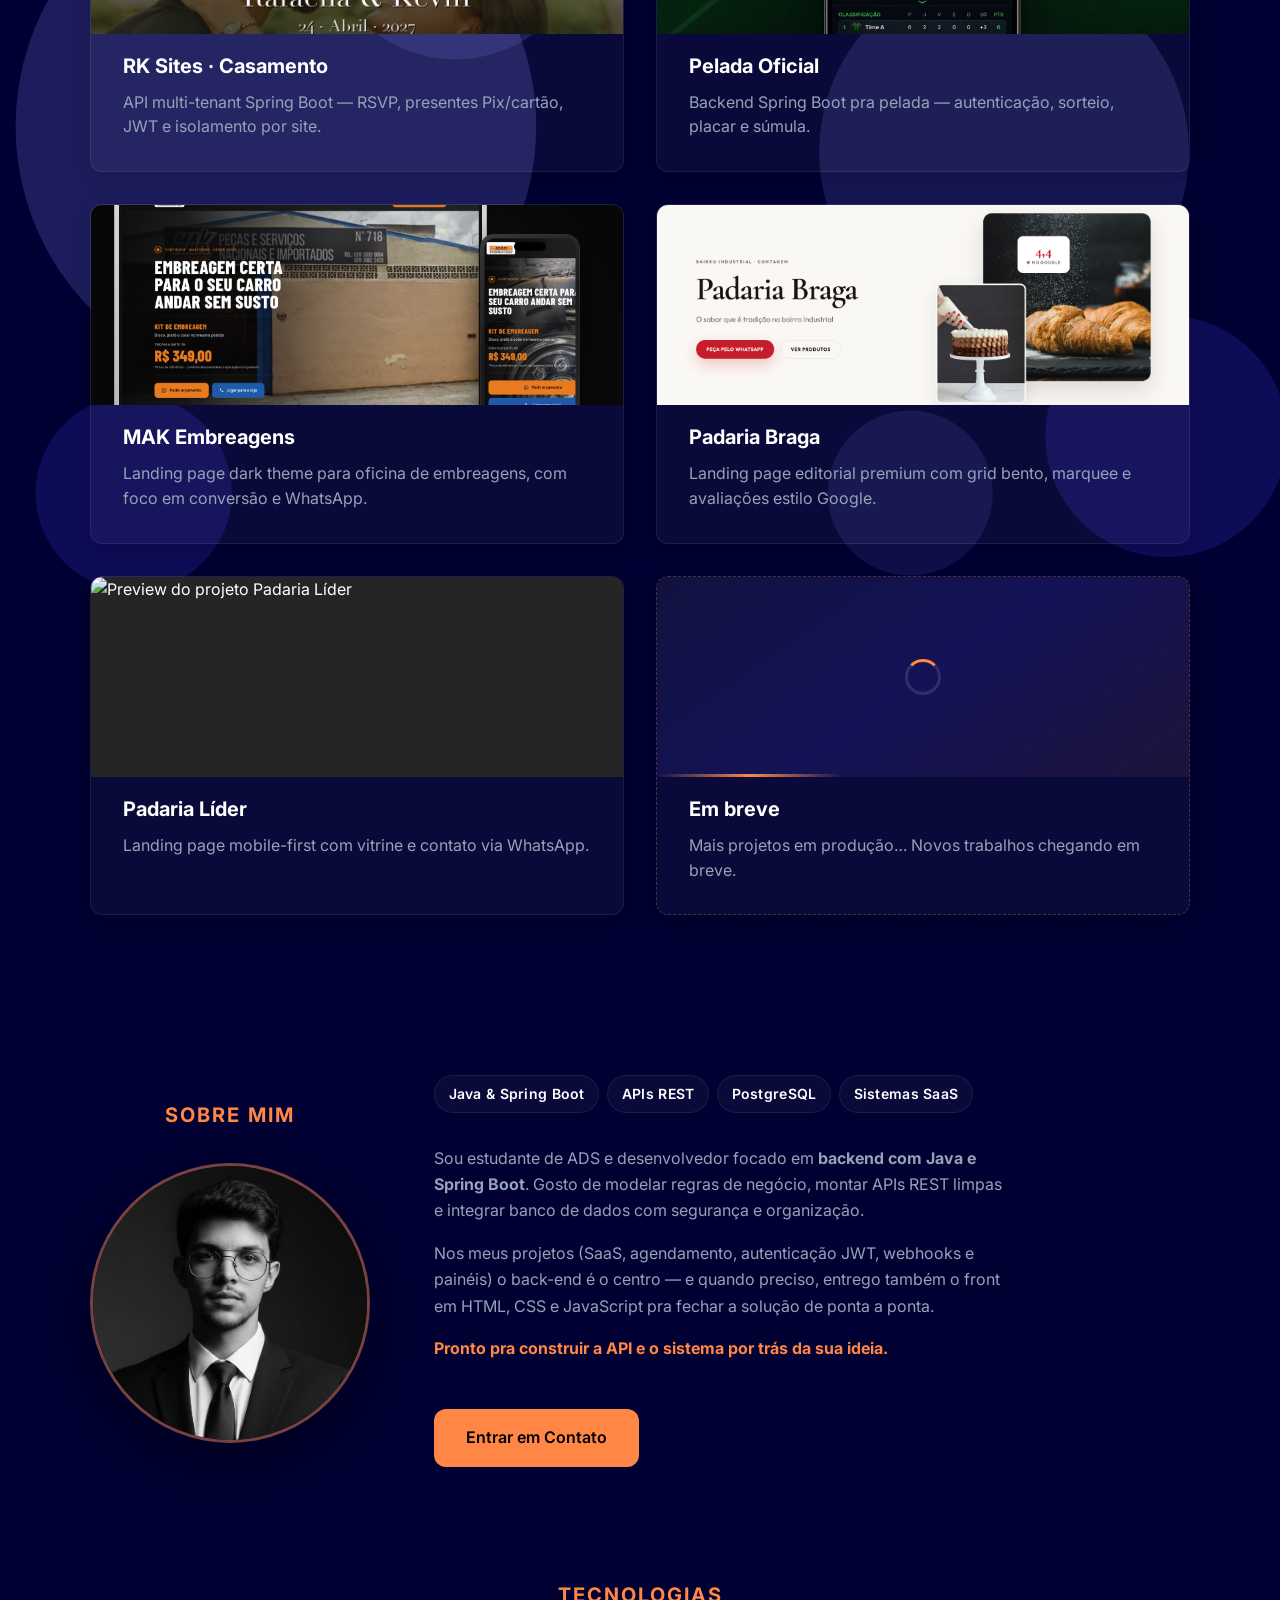
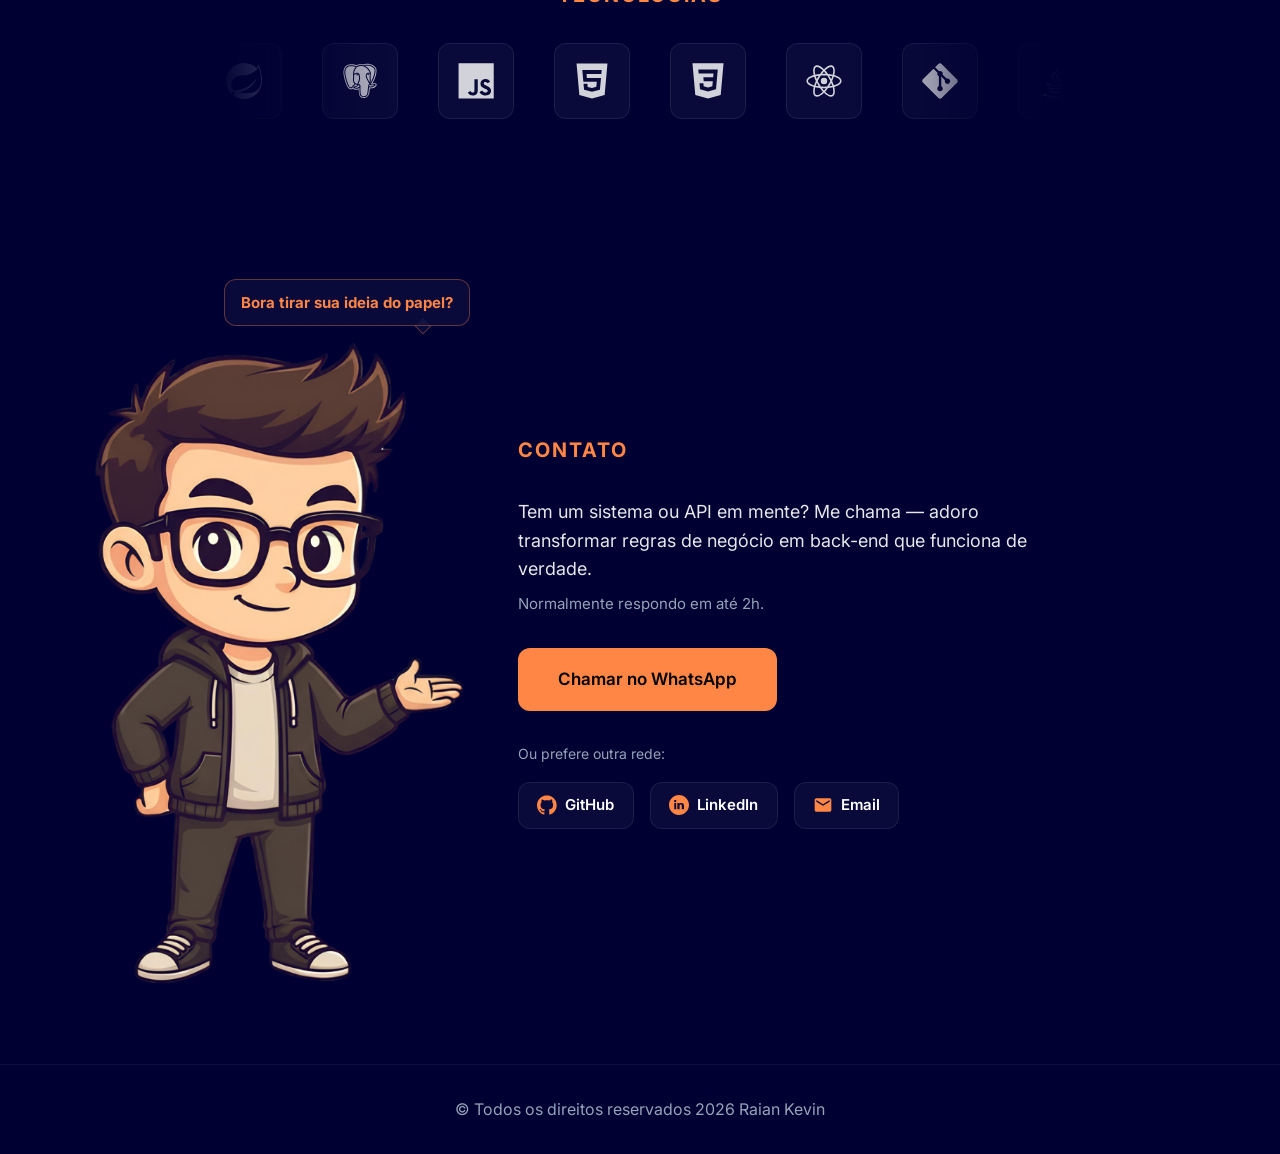
==== commit cd18aa8b: "feat: adiciona meta de verificacao do Google Search Console Inclui google-site-verification no head " ====
--- a/index.html
+++ b/index.html
@@ -6,6 +6,7 @@
   <!-- viewport = essencial para o site funcionar bem no celular -->
   <meta name="viewport" content="width=device-width, initial-scale=1.0">
   <meta name="description" content="Portfólio de Raian Kevin — Desenvolvedor Backend Java e Spring Boot. APIs REST, PostgreSQL e sistemas web.">
+  <meta name="google-site-verification" content="zT-bMZGX_tZUp-XIu5GULJBVRN9s0u-DfySWL6fGTvY" />
   <title>Raian Kevin | Backend Java & Spring Boot</title>
 
   <link rel="icon" href="img/favicon.svg" type="image/svg+xml">
